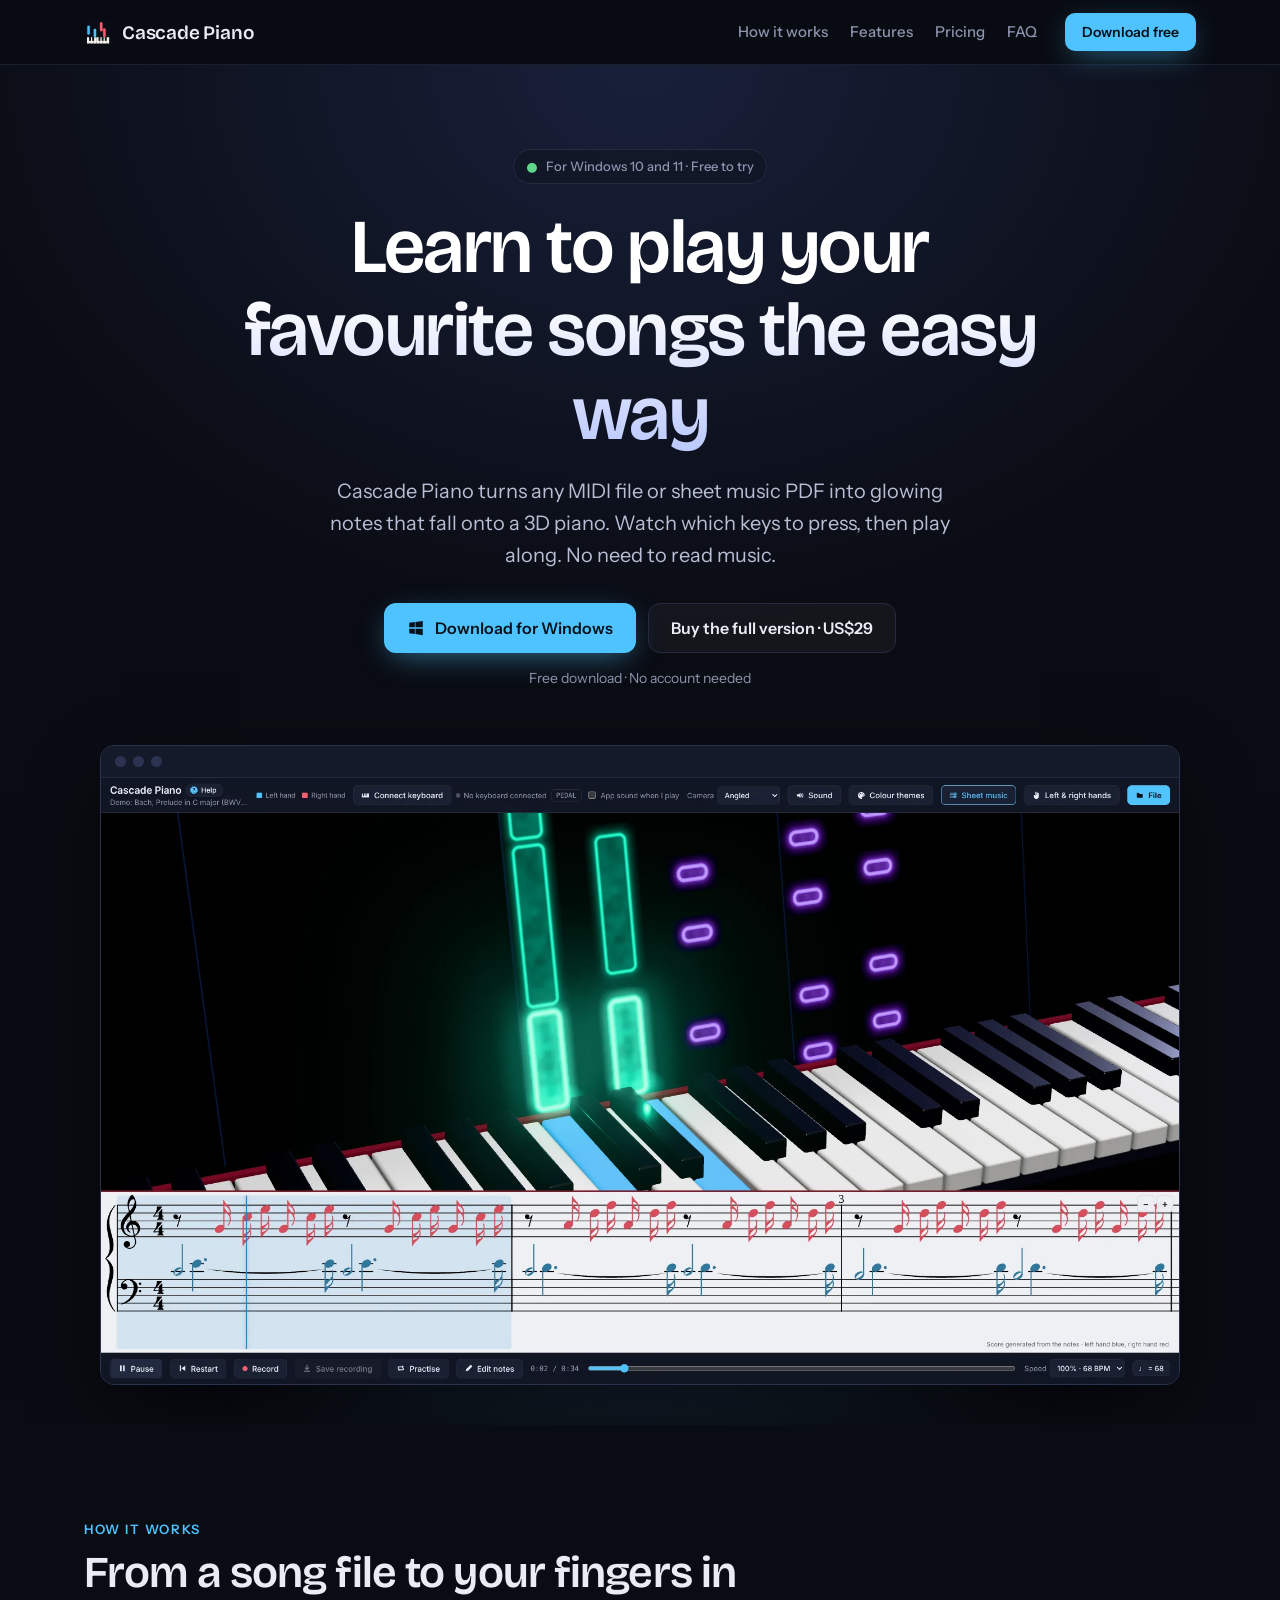
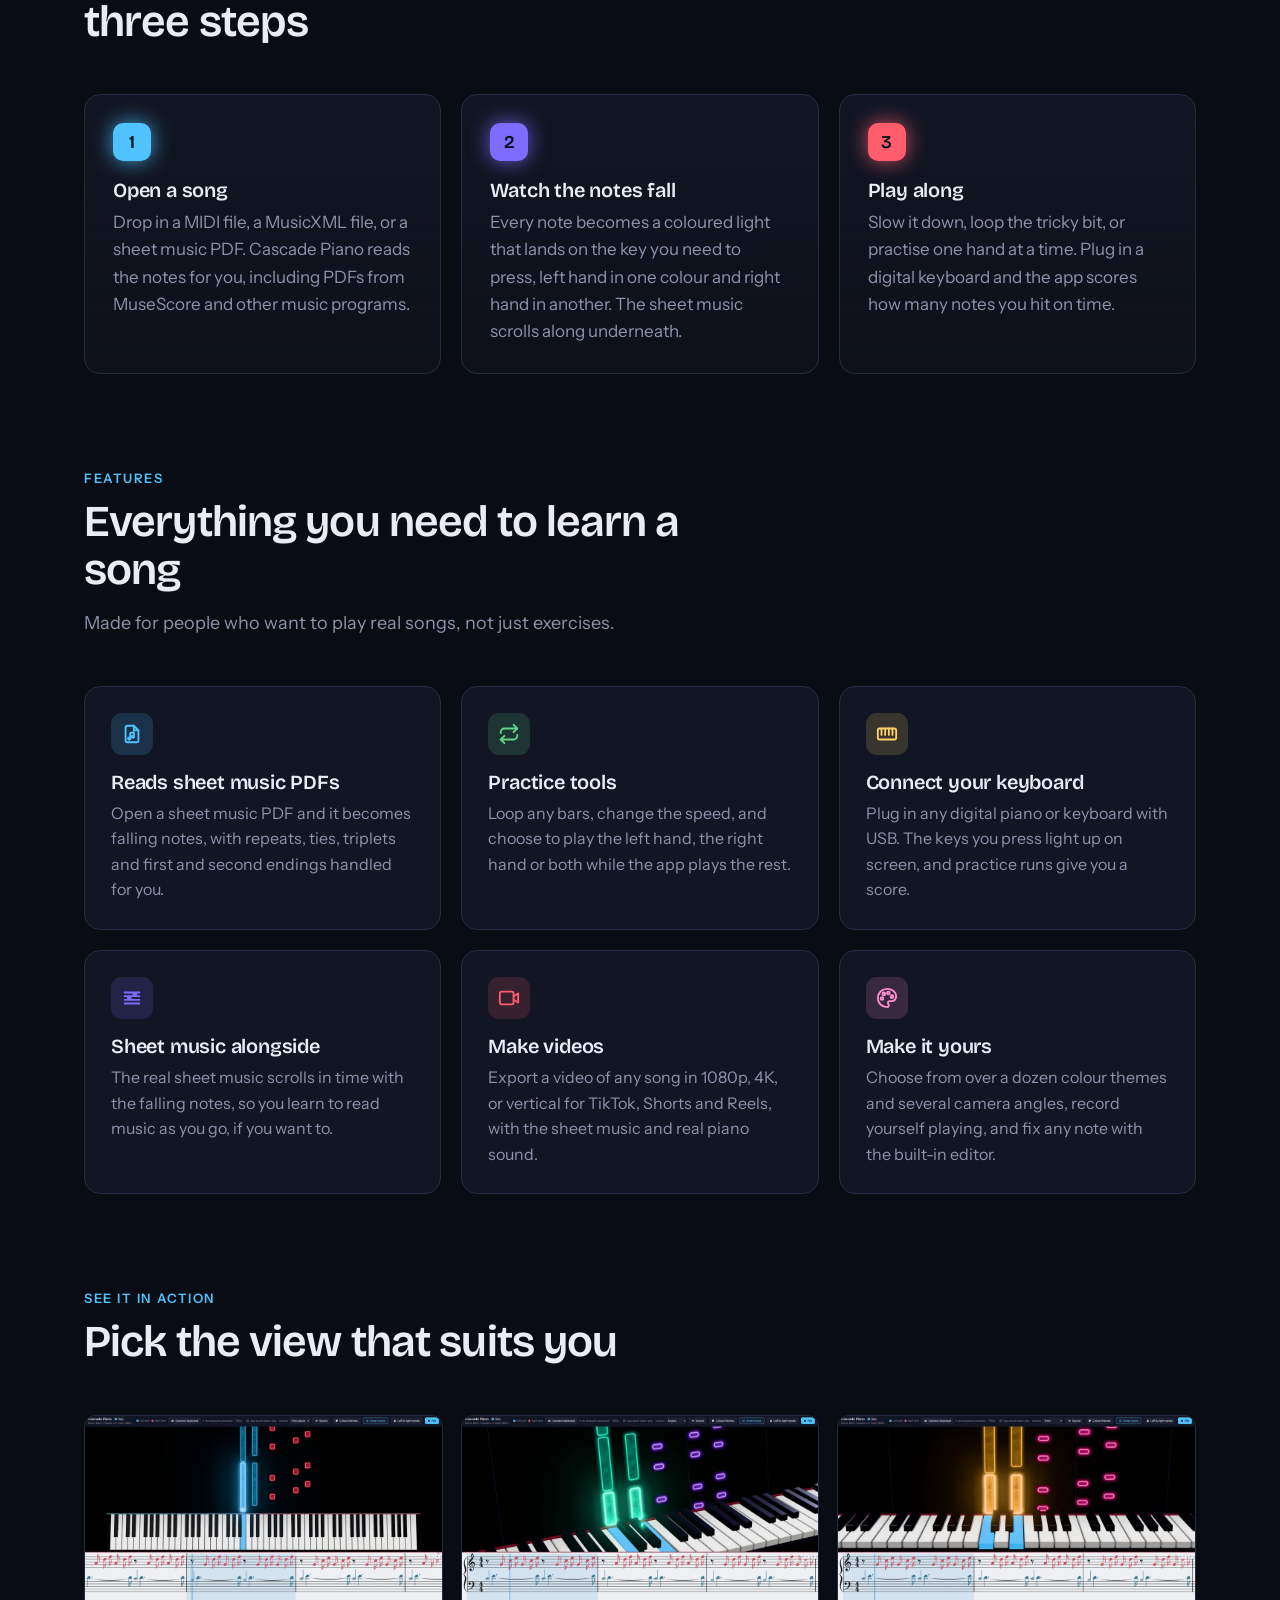
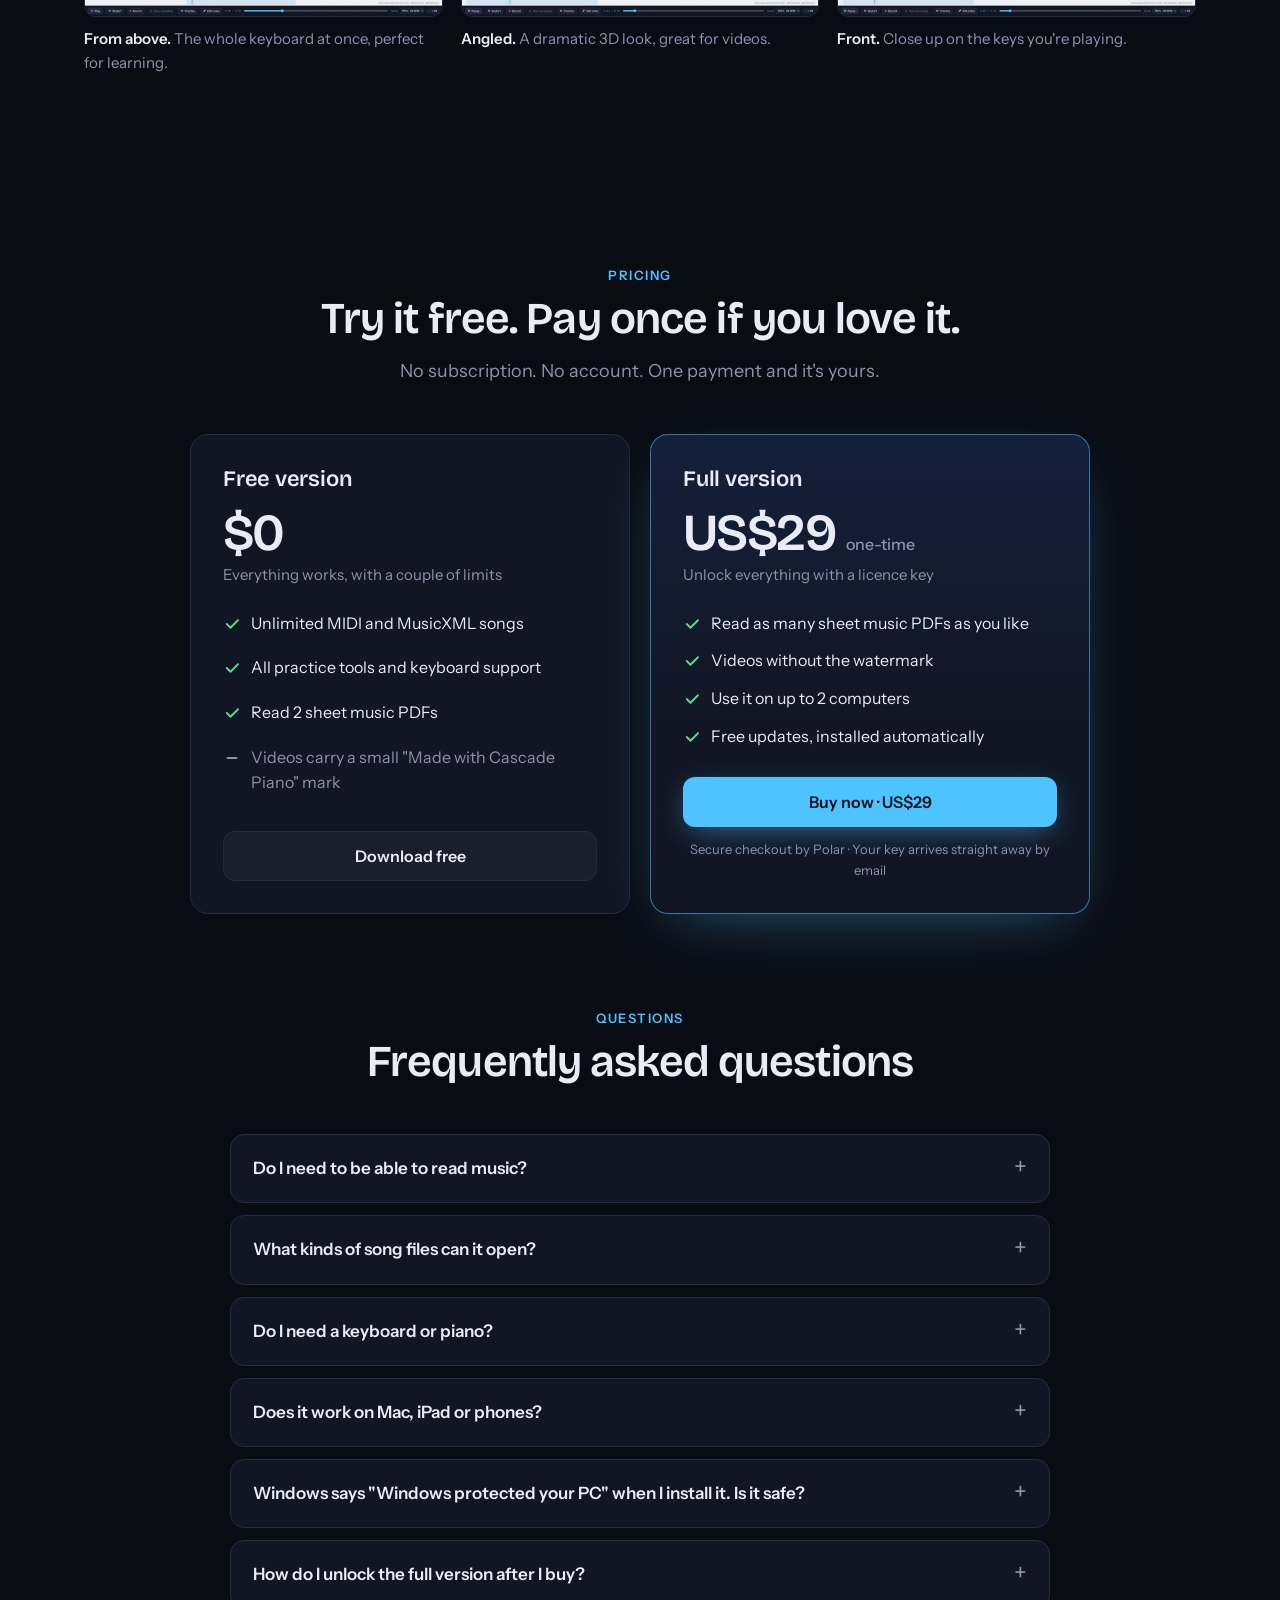
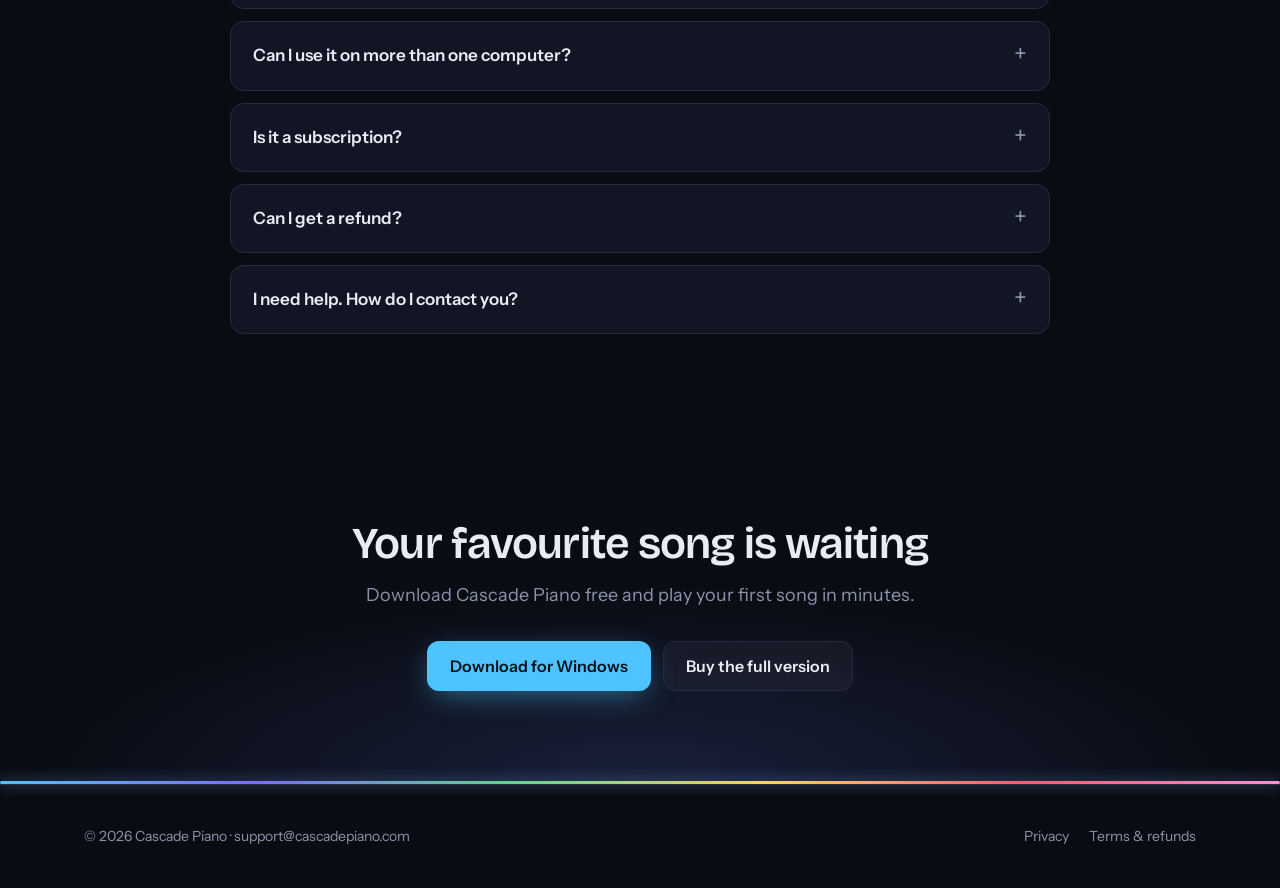
==== index.html @ d3a8e8f0 "Initial commit" ====
<!doctype html>
<html lang="en">
<head>
<meta charset="utf-8">
<meta name="viewport" content="width=device-width, initial-scale=1">
<title>Cascade Piano – Learn to play your favourite songs the easy way</title>
<meta name="description" content="Cascade Piano turns MIDI files and sheet music PDFs into glowing falling notes on a 3D piano, so you can learn songs without reading music. For Windows. Try it free.">
<link rel="icon" type="image/png" href="favicon.png">
<link rel="apple-touch-icon" href="images/apple-touch-icon.png">
<meta property="og:type" content="website">
<meta property="og:title" content="Cascade Piano">
<meta property="og:description" content="Learn to play your favourite songs the easy way. Falling notes on a 3D piano, from any MIDI file or sheet music PDF.">
<meta property="og:image" content="https://cascadepiano.com/images/share.jpg">
<meta property="og:url" content="https://cascadepiano.com/">
<meta name="twitter:card" content="summary_large_image">
<link rel="preconnect" href="https://fonts.googleapis.com">
<link rel="preconnect" href="https://fonts.gstatic.com" crossorigin>
<link rel="stylesheet" href="https://fonts.googleapis.com/css2?family=Bricolage+Grotesque:opsz,wght@12..96,600&family=Instrument+Sans:wght@400;500;600&display=swap">
<link rel="stylesheet" href="style.css">
</head>
<body>
<a class="skip" href="#main">Skip to content</a>

<header class="top">
  <div class="wrap">
    <a class="logo" href="#"><img src="images/apple-touch-icon.png" alt="">Cascade Piano</a>
    <nav class="nav" aria-label="Main">
      <a href="#how">How it works</a>
      <a href="#features">Features</a>
      <a href="#pricing">Pricing</a>
      <a href="#faq">FAQ</a>
    </nav>
    <a class="btn btn-primary btn-small js-download" href="https://github.com/shaclajam/piano-visualizer-updates/releases/latest">Download free</a>
  </div>
</header>

<main id="main">
  <!-- ================= HERO ================= -->
  <section class="hero">
    <div class="rain" id="rain" aria-hidden="true"></div>
    <div class="wrap">
      <div class="hero-text">
        <span class="eyebrow"><b>●</b> For Windows 10 and 11 · Free to try</span>
        <h1>Learn to play your favourite songs the easy way</h1>
        <p class="lead">Cascade Piano turns any MIDI file or sheet music PDF into glowing notes that fall onto a 3D piano. Watch which keys to press, then play along. No need to read music.</p>
        <div class="cta">
          <a class="btn btn-primary js-download" href="https://github.com/shaclajam/piano-visualizer-updates/releases/latest">
            <svg viewBox="0 0 24 24" fill="currentColor" aria-hidden="true"><path d="M3 5.1 10.4 4v7.1H3zm0 13.8 7.4 1.1v-7H3zm8.3 1.2L21 21.5v-8.4h-9.7zm0-16.2v7.2H21V2.5z"/></svg>
            Download for Windows
          </a>
          <a class="btn btn-ghost js-buy" href="#pricing">Buy the full version · US$29</a>
        </div>
        <p class="cta-note" id="dlNote">Free download · No account needed</p>
      </div>

      <div class="shot">
        <div class="frame">
          <div class="chrome" aria-hidden="true"><i></i><i></i><i></i></div>
          <img src="images/app-angled.webp" width="1920" height="1080" alt="Cascade Piano playing a song: glowing notes fall onto a 3D piano keyboard, with the sheet music scrolling underneath">
        </div>
      </div>
    </div>
  </section>

  <!-- ================= HOW IT WORKS ================= -->
  <section id="how">
    <div class="wrap">
      <div class="head">
        <span class="kicker">How it works</span>
        <h2>From a song file to your fingers in three steps</h2>
      </div>
      <div class="steps">
        <div class="step" style="--c:var(--lh)">
          <h3>Open a song</h3>
          <p>Drop in a MIDI file, a MusicXML file, or a sheet music PDF. Cascade Piano reads the notes for you, including PDFs from MuseScore and other music programs.</p>
        </div>
        <div class="step" style="--c:var(--violet)">
          <h3>Watch the notes fall</h3>
          <p>Every note becomes a coloured light that lands on the key you need to press, left hand in one colour and right hand in another. The sheet music scrolls along underneath.</p>
        </div>
        <div class="step" style="--c:var(--rh)">
          <h3>Play along</h3>
          <p>Slow it down, loop the tricky bit, or practise one hand at a time. Plug in a digital keyboard and the app scores how many notes you hit on time.</p>
        </div>
      </div>
    </div>
  </section>

  <!-- ================= FEATURES ================= -->
  <section id="features" style="padding-top:0">
    <div class="wrap">
      <div class="head">
        <span class="kicker">Features</span>
        <h2>Everything you need to learn a song</h2>
        <p>Made for people who want to play real songs, not just exercises.</p>
      </div>
      <div class="features">
        <div class="feature" style="--c:var(--lh)">
          <div class="ic"><svg viewBox="0 0 24 24" fill="none" stroke="currentColor" stroke-width="2" stroke-linecap="round" stroke-linejoin="round" aria-hidden="true"><path d="M14 3H7a2 2 0 0 0-2 2v14a2 2 0 0 0 2 2h10a2 2 0 0 0 2-2V8z"/><path d="M14 3v5h5"/><path d="M10 17V11l4-1v5"/><circle cx="9" cy="17" r="1.3"/><circle cx="13" cy="15" r="1.3"/></svg></div>
          <h3>Reads sheet music PDFs</h3>
          <p>Open a sheet music PDF and it becomes falling notes, with repeats, ties, triplets and first and second endings handled for you.</p>
        </div>
        <div class="feature" style="--c:var(--ok)">
          <div class="ic"><svg viewBox="0 0 24 24" fill="none" stroke="currentColor" stroke-width="2" stroke-linecap="round" stroke-linejoin="round" aria-hidden="true"><path d="M17 2l4 4-4 4"/><path d="M3 11v-1a4 4 0 0 1 4-4h14"/><path d="M7 22l-4-4 4-4"/><path d="M21 13v1a4 4 0 0 1-4 4H3"/></svg></div>
          <h3>Practice tools</h3>
          <p>Loop any bars, change the speed, and choose to play the left hand, the right hand or both while the app plays the rest.</p>
        </div>
        <div class="feature" style="--c:var(--gold)">
          <div class="ic"><svg viewBox="0 0 24 24" fill="none" stroke="currentColor" stroke-width="2" stroke-linecap="round" stroke-linejoin="round" aria-hidden="true"><rect x="2" y="6" width="20" height="12" rx="2"/><path d="M6 6v7M10 6v7M14 6v7M18 6v7"/></svg></div>
          <h3>Connect your keyboard</h3>
          <p>Plug in any digital piano or keyboard with USB. The keys you press light up on screen, and practice runs give you a score.</p>
        </div>
        <div class="feature" style="--c:var(--violet)">
          <div class="ic"><svg viewBox="0 0 24 24" fill="none" stroke="currentColor" stroke-width="2" stroke-linecap="round" stroke-linejoin="round" aria-hidden="true"><path d="M4 6h16M4 10h16M4 14h16M4 18h16"/><circle cx="9" cy="12" r="1.6" fill="currentColor"/><circle cx="15" cy="8" r="1.6" fill="currentColor"/></svg></div>
          <h3>Sheet music alongside</h3>
          <p>The real sheet music scrolls in time with the falling notes, so you learn to read music as you go, if you want to.</p>
        </div>
        <div class="feature" style="--c:var(--rh)">
          <div class="ic"><svg viewBox="0 0 24 24" fill="none" stroke="currentColor" stroke-width="2" stroke-linecap="round" stroke-linejoin="round" aria-hidden="true"><rect x="2" y="5" width="15" height="14" rx="2"/><path d="M17 10l5-3v10l-5-3"/></svg></div>
          <h3>Make videos</h3>
          <p>Export a video of any song in 1080p, 4K, or vertical for TikTok, Shorts and Reels, with the sheet music and real piano sound.</p>
        </div>
        <div class="feature" style="--c:var(--pink)">
          <div class="ic"><svg viewBox="0 0 24 24" fill="none" stroke="currentColor" stroke-width="2" stroke-linecap="round" stroke-linejoin="round" aria-hidden="true"><circle cx="13.5" cy="6.5" r="1.5"/><circle cx="17.5" cy="10.5" r="1.5"/><circle cx="8.5" cy="7.5" r="1.5"/><circle cx="6.5" cy="12.5" r="1.5"/><path d="M12 2a10 10 0 0 0 0 20c1.1 0 2-.9 2-2 0-.5-.2-1-.5-1.3-.3-.4-.5-.8-.5-1.3 0-1.1.9-2 2-2h2.4A5.6 5.6 0 0 0 22 10c0-4.4-4.5-8-10-8z"/></svg></div>
          <h3>Make it yours</h3>
          <p>Choose from over a dozen colour themes and several camera angles, record yourself playing, and fix any note with the built-in editor.</p>
        </div>
      </div>
    </div>
  </section>

  <!-- ================= VIEWS ================= -->
  <section style="padding-top:0">
    <div class="wrap">
      <div class="head">
        <span class="kicker">See it in action</span>
        <h2>Pick the view that suits you</h2>
      </div>
      <div class="views">
        <figure>
          <img src="images/app-above-small.webp" width="960" height="540" loading="lazy" alt="Cascade Piano seen from above, showing the whole keyboard">
          <figcaption><b>From above.</b> The whole keyboard at once, perfect for learning.</figcaption>
        </figure>
        <figure>
          <img src="images/app-angled-small.webp" width="960" height="540" loading="lazy" alt="Cascade Piano with an angled camera and the Aurora colour theme">
          <figcaption><b>Angled.</b> A dramatic 3D look, great for videos.</figcaption>
        </figure>
        <figure>
          <img src="images/app-front-small.webp" width="960" height="540" loading="lazy" alt="Cascade Piano with a front camera and the Sunset colour theme">
          <figcaption><b>Front.</b> Close up on the keys you're playing.</figcaption>
        </figure>
      </div>
    </div>
  </section>

  <!-- ================= PRICING ================= -->
  <section id="pricing">
    <div class="wrap">
      <div class="head center">
        <span class="kicker">Pricing</span>
        <h2>Try it free. Pay once if you love it.</h2>
        <p>No subscription. No account. One payment and it's yours.</p>
      </div>
      <div class="pricing">
        <div class="plan">
          <h3>Free version</h3>
          <div class="price">$0</div>
          <p class="sub">Everything works, with a couple of limits</p>
          <ul>
            <li><svg viewBox="0 0 24 24" fill="none" stroke="currentColor" stroke-width="2.5" stroke-linecap="round" stroke-linejoin="round" aria-hidden="true"><path d="M5 12l5 5L20 7"/></svg>Unlimited MIDI and MusicXML songs</li>
            <li><svg viewBox="0 0 24 24" fill="none" stroke="currentColor" stroke-width="2.5" stroke-linecap="round" stroke-linejoin="round" aria-hidden="true"><path d="M5 12l5 5L20 7"/></svg>All practice tools and keyboard support</li>
            <li><svg viewBox="0 0 24 24" fill="none" stroke="currentColor" stroke-width="2.5" stroke-linecap="round" stroke-linejoin="round" aria-hidden="true"><path d="M5 12l5 5L20 7"/></svg>Read 2 sheet music PDFs</li>
            <li class="no"><svg viewBox="0 0 24 24" fill="none" stroke="currentColor" stroke-width="2.5" stroke-linecap="round" aria-hidden="true"><path d="M6 12h12"/></svg>Videos carry a small "Made with Cascade Piano" mark</li>
          </ul>
          <a class="btn btn-ghost js-download" href="https://github.com/shaclajam/piano-visualizer-updates/releases/latest">Download free</a>
        </div>
        <div class="plan full">
          <h3>Full version</h3>
          <div class="price" id="price">US$29 <small>one-time</small></div>
          <p class="sub">Unlock everything with a licence key</p>
          <ul>
            <li><svg viewBox="0 0 24 24" fill="none" stroke="currentColor" stroke-width="2.5" stroke-linecap="round" stroke-linejoin="round" aria-hidden="true"><path d="M5 12l5 5L20 7"/></svg>Read as many sheet music PDFs as you like</li>
            <li><svg viewBox="0 0 24 24" fill="none" stroke="currentColor" stroke-width="2.5" stroke-linecap="round" stroke-linejoin="round" aria-hidden="true"><path d="M5 12l5 5L20 7"/></svg>Videos without the watermark</li>
            <li><svg viewBox="0 0 24 24" fill="none" stroke="currentColor" stroke-width="2.5" stroke-linecap="round" stroke-linejoin="round" aria-hidden="true"><path d="M5 12l5 5L20 7"/></svg>Use it on up to 2 computers</li>
            <li><svg viewBox="0 0 24 24" fill="none" stroke="currentColor" stroke-width="2.5" stroke-linecap="round" stroke-linejoin="round" aria-hidden="true"><path d="M5 12l5 5L20 7"/></svg>Free updates, installed automatically</li>
          </ul>
          <a class="btn btn-primary js-buy" href="#pricing">Buy now · US$29</a>
          <p class="secure">Secure checkout by Polar · Your key arrives straight away by email</p>
        </div>
      </div>
    </div>
  </section>

  <!-- ================= FAQ ================= -->
  <section id="faq" style="padding-top:0">
    <div class="wrap">
      <div class="head center">
        <span class="kicker">Questions</span>
        <h2>Frequently asked questions</h2>
      </div>
      <div class="faq">
        <details>
          <summary>Do I need to be able to read music?</summary>
          <p>No. That's the whole idea. The falling notes show you exactly which key to press and when, so you can play songs without reading sheet music. The sheet music is shown too, for anyone who wants to learn it along the way.</p>
        </details>
        <details>
          <summary>What kinds of song files can it open?</summary>
          <p>MIDI files (.mid), MusicXML files (.musicxml, .mxl) and sheet music PDFs. PDFs made by music software such as MuseScore, Sibelius or Finale work best. Scanned or photographed sheet music is harder to read and may need a few notes fixed in the built-in editor.</p>
        </details>
        <details>
          <summary>Do I need a keyboard or piano?</summary>
          <p>You can watch and learn without one, but it's more fun to play along. Any digital piano or keyboard that connects to your computer with a USB cable will work. The app shows the keys you press and can score your practice runs.</p>
        </details>
        <details>
          <summary>Does it work on Mac, iPad or phones?</summary>
          <p>Not yet. Cascade Piano is for Windows 10 and Windows 11 (64-bit) computers.</p>
        </details>
        <details>
          <summary>Windows says "Windows protected your PC" when I install it. Is it safe?</summary>
          <p>Yes. Windows shows this message for apps from small developers that it hasn't seen many times before. Click <b>More info</b>, then <b>Run anyway</b> to install.</p>
        </details>
        <details>
          <summary>How do I unlock the full version after I buy?</summary>
          <p>Your licence key appears straight after payment and is emailed to you. In the app, open <b>File → Licence key…</b>, paste the key in and click <b>Unlock</b>. Your computer needs to be online just for that moment.</p>
        </details>
        <details>
          <summary>Can I use it on more than one computer?</summary>
          <p>Yes, each licence key works on up to 2 computers. If you get a new computer, remove the key from the old one first (File → Licence key… → Remove) and use it on the new one.</p>
        </details>
        <details>
          <summary>Is it a subscription?</summary>
          <p>No. You pay once and keep it, updates included.</p>
        </details>
        <details>
          <summary>Can I get a refund?</summary>
          <p>Yes. If you're not happy, email us within 7 days of buying and we'll refund you. Try the free version first to make sure it's right for you.</p>
        </details>
        <details>
          <summary>I need help. How do I contact you?</summary>
          <p>Email <a href="mailto:support@cascadepiano.com">support@cascadepiano.com</a> and we'll get back to you as soon as we can.</p>
        </details>
      </div>
    </div>
  </section>

  <section class="band">
    <div class="wrap">
      <h2>Your favourite song is waiting</h2>
      <p>Download Cascade Piano free and play your first song in minutes.</p>
      <div class="cta">
        <a class="btn btn-primary js-download" href="https://github.com/shaclajam/piano-visualizer-updates/releases/latest">Download for Windows</a>
        <a class="btn btn-ghost js-buy" href="#pricing">Buy the full version</a>
      </div>
    </div>
  </section>
</main>

<div class="keyline" aria-hidden="true"></div>
<footer>
  <div class="wrap">
    <span>© 2026 Cascade Piano · <a href="mailto:support@cascadepiano.com">support@cascadepiano.com</a></span>
    <nav aria-label="Footer">
      <a href="privacy.html">Privacy</a>
      <a href="terms.html">Terms &amp; refunds</a>
    </nav>
  </div>
</footer>

<script>
/* ===== Settings you may want to change ===== */
// Polar checkout link for the Buy buttons (paste it between the quotes). Leave empty to scroll to Pricing instead.
const BUY_URL = 'https://buy.polar.sh/polar_cl_bIsScLbPjczp6ihOhtW3wrKnL8WDJbMfCUHJR1ZewRw';
// Where the installers are published
const RELEASES = 'shaclajam/piano-visualizer-updates';

/* Buy buttons */
if (BUY_URL) for (const a of document.querySelectorAll('.js-buy')) a.href = BUY_URL;

/* Download buttons: point straight at the newest installer */
fetch('https://api.github.com/repos/' + RELEASES + '/releases/latest')
  .then(r => r.ok ? r.json() : null)
  .then(rel => {
    if (!rel) return;
    const exe = (rel.assets || []).find(a => /\.exe$/i.test(a.name));
    if (!exe) return;
    for (const a of document.querySelectorAll('.js-download')) a.href = exe.browser_download_url;
    const v = (rel.tag_name || '').replace(/^v/, '');
    const mb = Math.round(exe.size / 1048576);
    document.getElementById('dlNote').textContent = 'Free download · Version ' + v + ' · ' + mb + ' MB · No account needed';
  })
  .catch(() => {});

/* Falling lights behind the headline */
(() => {
  if (matchMedia('(prefers-reduced-motion: reduce)').matches) return;
  const rain = document.getElementById('rain');
  const colors = ['#4fc3ff', '#7c6cff', '#5fd68a', '#ffd166', '#ff5c6c', '#ff8fd1'];
  const n = Math.round(Math.min(28, window.innerWidth / 50));
  for (let i = 0; i < n; i++) {
    const el = document.createElement('i');
    el.style.left = (i + Math.random() * 0.6) * (100 / n) + '%';
    el.style.height = 24 + Math.random() * 70 + 'px';
    el.style.color = colors[i % colors.length];
    el.style.animationDuration = 5 + Math.random() * 5 + 's';
    el.style.animationDelay = -Math.random() * 10 + 's';
    rain.appendChild(el);
  }
})();
</script>
</body>
</html>
---- style.css ----
:root{
  --stage:#0a0c13; --panel:#121624; --panel-2:#171c2e; --line:#262c40;
  --ink:#e9ecf5; --muted:#8c94ad; --rh:#ff5c6c; --lh:#4fc3ff; --violet:#7c6cff; --ok:#5fd68a; --gold:#ffd166; --pink:#ff8fd1;
  --font-display:"Bricolage Grotesque","Segoe UI",system-ui,sans-serif;
  --font-body:"Instrument Sans","Segoe UI",system-ui,sans-serif;
  --wrap:1160px;
}
*{box-sizing:border-box}
html{scroll-behavior:smooth}
body{margin:0;background:var(--stage);color:var(--ink);font:400 17px/1.6 var(--font-body);-webkit-font-smoothing:antialiased}
img{max-width:100%;height:auto;display:block}
a{color:var(--lh)}
.wrap{max-width:var(--wrap);margin:0 auto;padding:0 24px}
h1,h2,h3{font-family:var(--font-display);font-weight:600;letter-spacing:-.02em;line-height:1.1;margin:0}
h2{font-size:clamp(30px,4vw,44px)}
h3{font-size:20px;letter-spacing:-.01em}
p{margin:0}
.muted{color:var(--muted)}
.skip{position:absolute;left:-999px}.skip:focus{left:16px;top:16px;z-index:99;background:#fff;color:#000;padding:8px 12px;border-radius:8px}

/* ---------- top bar ---------- */
.top{position:sticky;top:0;z-index:20;background:rgba(10,12,19,.78);backdrop-filter:blur(12px);-webkit-backdrop-filter:blur(12px);border-bottom:1px solid rgba(38,44,64,.6)}
.top .wrap{display:flex;align-items:center;gap:28px;height:64px}
.logo{display:flex;align-items:center;gap:10px;color:var(--ink);text-decoration:none;font:600 19px var(--font-display);letter-spacing:-.01em}
.logo img{width:28px;height:28px;border-radius:7px}
.nav{display:flex;gap:22px;margin-left:auto}
.nav a{color:var(--muted);text-decoration:none;font-size:15px;font-weight:500}
.nav a:hover{color:var(--ink)}

/* ---------- buttons ---------- */
.btn{display:inline-flex;align-items:center;justify-content:center;gap:10px;padding:14px 22px;border-radius:12px;font:600 16px var(--font-body);text-decoration:none;border:1px solid transparent;cursor:pointer;transition:transform .15s ease,box-shadow .2s ease,background .2s ease}
.btn svg{width:18px;height:18px;flex:none}
.btn-primary{background:var(--lh);color:#04121c;box-shadow:0 0 0 0 rgba(79,195,255,.0),0 8px 30px -8px rgba(79,195,255,.6)}
.btn-primary:hover{transform:translateY(-1px);box-shadow:0 10px 36px -6px rgba(79,195,255,.75)}
.btn-ghost{background:rgba(255,255,255,.04);color:var(--ink);border-color:var(--line)}
.btn-ghost:hover{background:rgba(255,255,255,.08)}
.btn-small{padding:9px 16px;font-size:14px;border-radius:10px}
.btn:focus-visible{outline:2px solid #fff;outline-offset:3px}

/* ---------- hero ---------- */
.hero{position:relative;overflow:hidden;padding:84px 0 40px;background:radial-gradient(ellipse 80% 60% at 50% 0%,#18203a 0%,rgba(10,12,19,0) 70%)}
.rain{position:absolute;inset:0;pointer-events:none;overflow:hidden;opacity:.6;
  --fade:linear-gradient(180deg,#000 0%,#000 45%,transparent 75%),linear-gradient(90deg,#000 0%,#000 16%,transparent 32%,transparent 68%,#000 84%,#000 100%);
  mask-image:var(--fade);mask-composite:intersect;-webkit-mask-image:var(--fade);-webkit-mask-composite:source-in}
@media (max-width:700px){.rain{opacity:.35}}
.rain i{position:absolute;top:-120px;width:12px;border-radius:5px;background:currentColor;box-shadow:0 0 16px currentColor,inset 0 0 5px rgba(255,255,255,.35);opacity:.0;animation:rain linear infinite}
@keyframes rain{0%{transform:translateY(0);opacity:0}10%{opacity:.9}85%{opacity:.9}100%{transform:translateY(720px);opacity:0}}
.hero-text{position:relative;text-align:center;max-width:820px;margin:0 auto}
.eyebrow{display:inline-flex;align-items:center;gap:8px;padding:6px 12px;border:1px solid var(--line);border-radius:99px;font-size:13px;font-weight:500;color:var(--muted);background:rgba(18,22,36,.7)}
.eyebrow b{color:var(--ok);font-weight:600}
.hero h1{margin:22px 0 18px;font-size:clamp(40px,6.4vw,76px);background:linear-gradient(180deg,#fff 35%,#b9c7ff);-webkit-background-clip:text;background-clip:text;color:transparent}
.hero .lead{font-size:clamp(17px,2vw,20px);color:#b8bfd4;max-width:640px;margin:0 auto}
.cta{display:flex;gap:12px;justify-content:center;flex-wrap:wrap;margin-top:32px}
.cta-note{margin-top:14px;font-size:14px;color:var(--muted)}
.shot{position:relative;margin:56px auto 0;max-width:1080px}
.shot::before{content:"";position:absolute;inset:8% 6% -4%;background:radial-gradient(ellipse at 50% 60%,rgba(124,108,255,.35),rgba(79,195,255,.18) 40%,transparent 70%);filter:blur(40px);z-index:0}
.frame{position:relative;z-index:1;border-radius:14px;overflow:hidden;border:1px solid #2c3350;box-shadow:0 30px 80px -20px rgba(0,0,0,.8);background:#0b0e17}
.frame .chrome{display:flex;gap:7px;padding:10px 14px;background:#151a2a;border-bottom:1px solid #232a40}
.frame .chrome i{width:11px;height:11px;border-radius:50%;background:#2c3350}
.keyline{height:3px;border-radius:2px;background:linear-gradient(90deg,var(--lh),var(--violet),var(--ok),var(--gold),var(--rh),var(--pink));box-shadow:0 0 14px rgba(120,180,255,.7)}

/* ---------- sections ---------- */
section{padding:96px 0}
.head{max-width:680px;margin-bottom:48px}
.head.center{text-align:center;margin-left:auto;margin-right:auto}
.head p{margin-top:14px;color:var(--muted);font-size:18px}
.kicker{display:block;font:600 13px var(--font-body);letter-spacing:.12em;text-transform:uppercase;color:var(--lh);margin-bottom:12px}

/* steps */
.steps{display:grid;grid-template-columns:repeat(3,1fr);gap:20px;counter-reset:step}
.step{position:relative;padding:28px;border:1px solid var(--line);border-radius:16px;background:linear-gradient(180deg,var(--panel),rgba(18,22,36,.4))}
.step::before{counter-increment:step;content:counter(step);display:grid;place-items:center;width:38px;height:38px;border-radius:10px;margin-bottom:18px;font:600 18px var(--font-display);color:#04121c;background:var(--c,var(--lh));box-shadow:0 0 22px -2px var(--c,var(--lh))}
.step p{margin-top:8px;color:var(--muted)}

/* features */
.features{display:grid;grid-template-columns:repeat(3,1fr);gap:20px}
.feature{padding:26px;border-radius:16px;background:var(--panel);border:1px solid var(--line)}
.feature .ic{width:42px;height:42px;border-radius:11px;display:grid;place-items:center;margin-bottom:16px;background:color-mix(in srgb,var(--c) 16%,transparent);color:var(--c)}
.feature .ic svg{width:22px;height:22px}
.feature p{margin-top:8px;color:var(--muted);font-size:16px}

/* gallery */
.views{display:grid;grid-template-columns:repeat(3,1fr);gap:18px}
.views figure{margin:0}
.views img{border-radius:12px;border:1px solid var(--line);aspect-ratio:16/9;object-fit:cover;width:100%}
.views figcaption{margin-top:10px;font-size:15px;color:var(--muted)}
.views figcaption b{color:var(--ink);font-weight:600}

/* pricing */
.pricing{display:grid;grid-template-columns:1fr 1fr;gap:20px;max-width:900px;margin:0 auto}
.plan{padding:32px;border-radius:18px;border:1px solid var(--line);background:var(--panel);display:flex;flex-direction:column}
.plan.full{border-color:rgba(79,195,255,.55);background:linear-gradient(180deg,#14203a,var(--panel) 60%);box-shadow:0 20px 60px -24px rgba(79,195,255,.45)}
.plan h3{font-size:22px}
.price{margin:16px 0 4px;font:600 52px/1 var(--font-display);letter-spacing:-.03em}
.price small{font:500 16px var(--font-body);color:var(--muted);letter-spacing:0}
.price s{font-size:28px;color:var(--muted);margin-right:8px}
.plan .sub{color:var(--muted);font-size:15px}
.plan ul{list-style:none;padding:0;margin:24px 0 28px;display:grid;gap:12px;flex:1}
.plan li{display:flex;gap:10px;align-items:flex-start;font-size:16px}
.plan li svg{width:18px;height:18px;flex:none;margin-top:4px;color:var(--ok)}
.plan li.no svg{color:var(--muted)}
.plan li.no{color:var(--muted)}
.plan .btn{width:100%}
.secure{margin-top:12px;font-size:13px;color:var(--muted);text-align:center}

/* faq */
.faq{max-width:820px;margin:0 auto;display:grid;gap:12px}
.faq details{border:1px solid var(--line);border-radius:14px;background:var(--panel);padding:0 22px}
.faq summary{cursor:pointer;list-style:none;padding:20px 0;font-weight:600;font-size:17px;display:flex;justify-content:space-between;gap:16px}
.faq summary::-webkit-details-marker{display:none}
.faq summary::after{content:"+";font:400 24px/1 var(--font-body);color:var(--muted);transition:transform .2s}
.faq details[open] summary::after{transform:rotate(45deg)}
.faq details p{padding:0 0 20px;color:#b3bacd}
.faq details p + p{margin-top:-8px}

/* closing band */
.band{text-align:center;padding:90px 0;background:radial-gradient(ellipse 70% 80% at 50% 100%,#18203a,transparent 70%)}
.band p{color:var(--muted);margin-top:12px;font-size:18px}

/* footer */
footer{border-top:1px solid var(--line);padding:40px 0;font-size:14px;color:var(--muted)}
footer .wrap{display:flex;flex-wrap:wrap;gap:16px 32px;align-items:center;justify-content:space-between}
footer nav{display:flex;flex-wrap:wrap;gap:20px}
footer a{color:var(--muted);text-decoration:none}
footer a:hover{color:var(--ink)}

/* legal pages */
.legal{max-width:760px;padding:64px 24px 96px}
.legal h1{font-size:clamp(34px,5vw,48px);margin-bottom:10px}
.legal h2{font-size:24px;margin:40px 0 12px}
.legal p,.legal li{color:#b8bfd4}
.legal p + p{margin-top:12px}
.legal ul{padding-left:22px}
.legal li{margin:6px 0}

@media (max-width:900px){
  .nav{display:none}
  .steps,.features,.views{grid-template-columns:1fr}
  .pricing{grid-template-columns:1fr}
  section{padding:72px 0}
  .hero{padding-top:56px}
}
@media (max-width:520px){
  .wrap{padding:0 16px}
  .top .btn-small{padding:8px 12px}
  .cta .btn{width:100%}
  .frame .chrome{display:none}
}
@media (prefers-reduced-motion:reduce){.rain{display:none}html{scroll-behavior:auto}.btn{transition:none}}
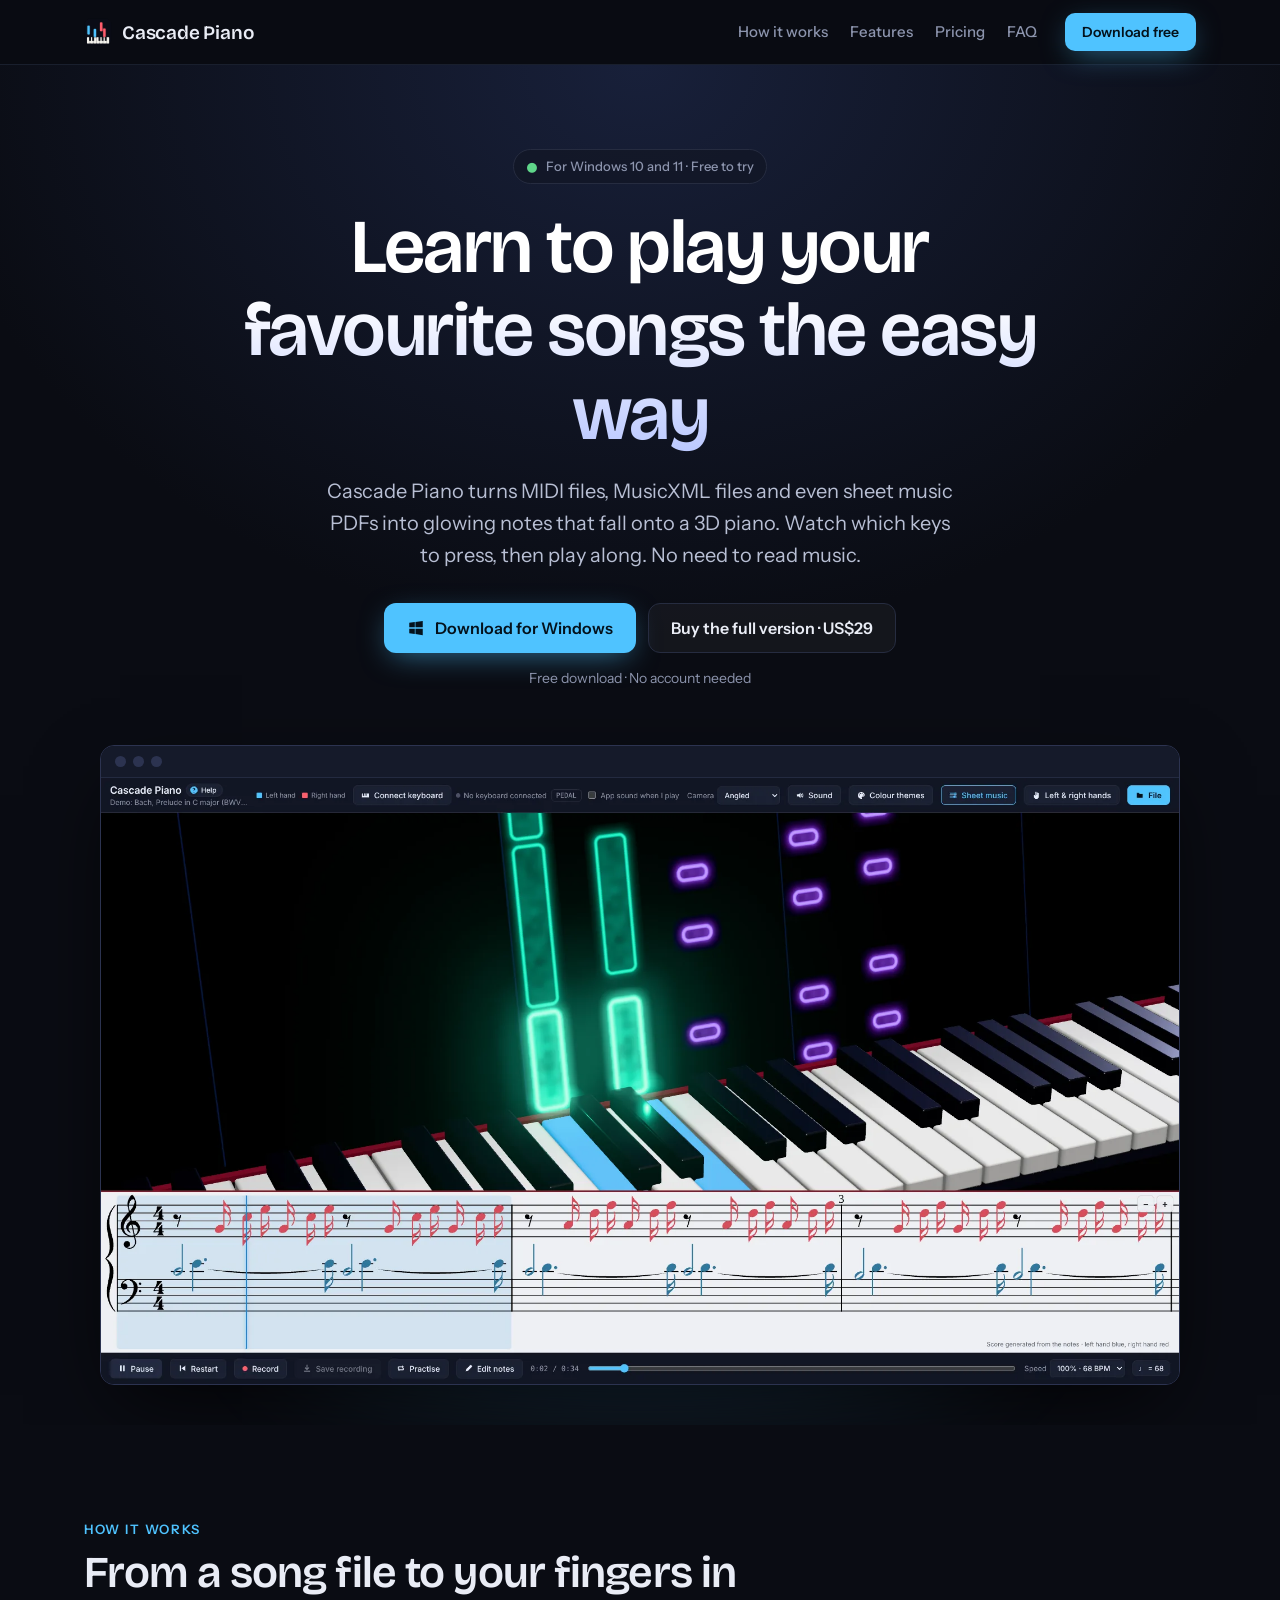
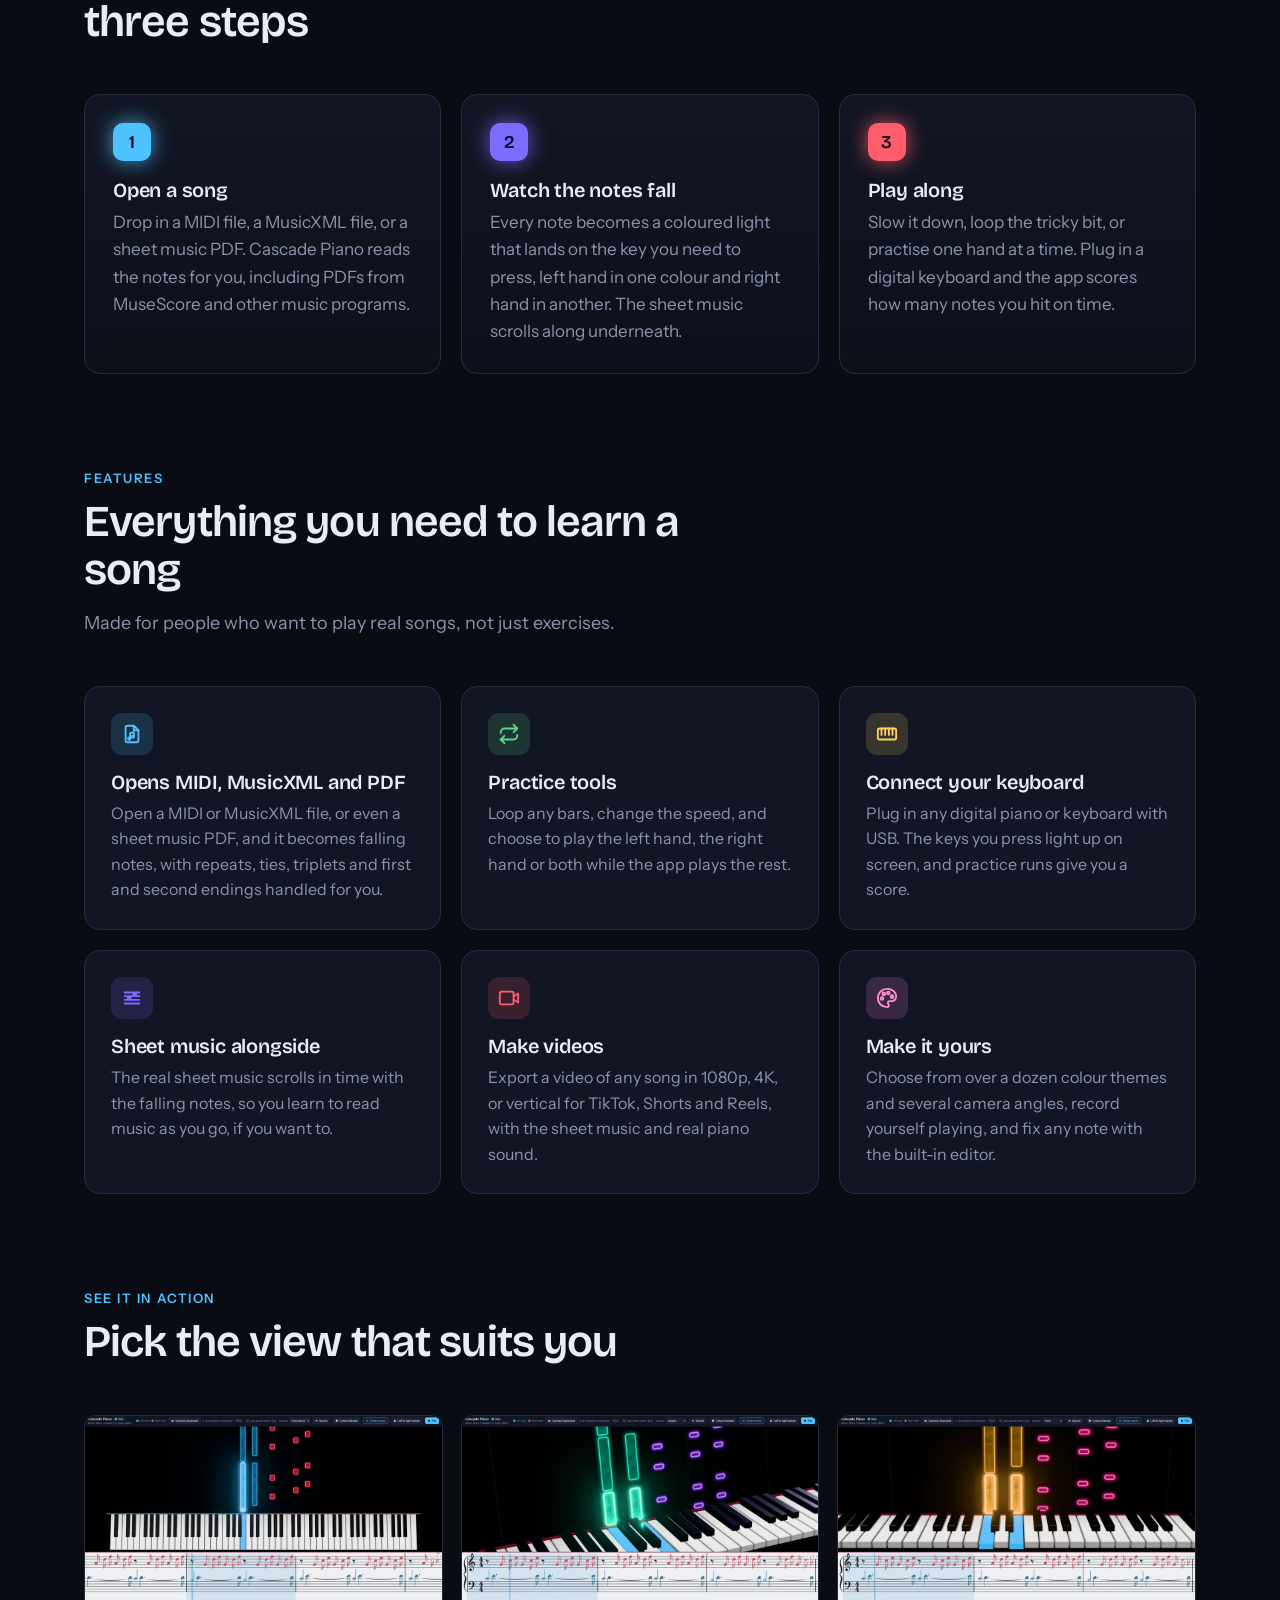
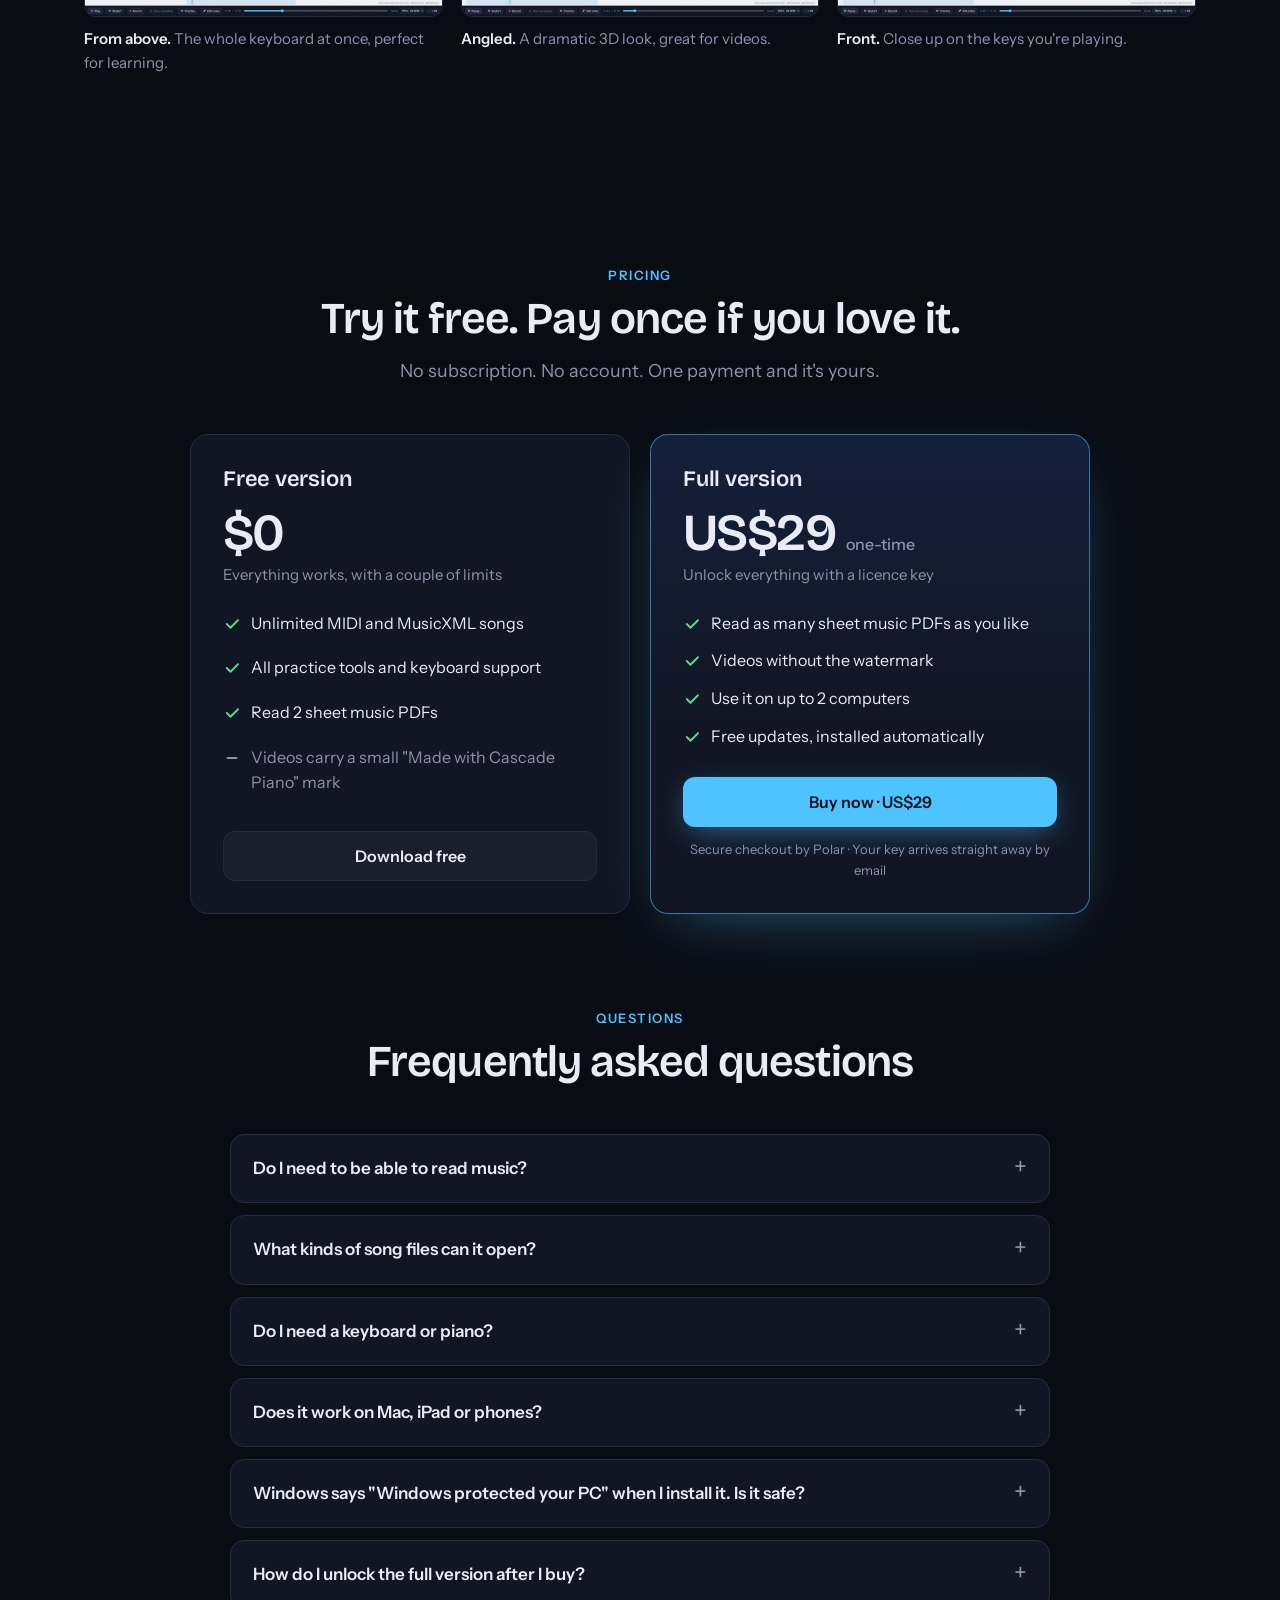
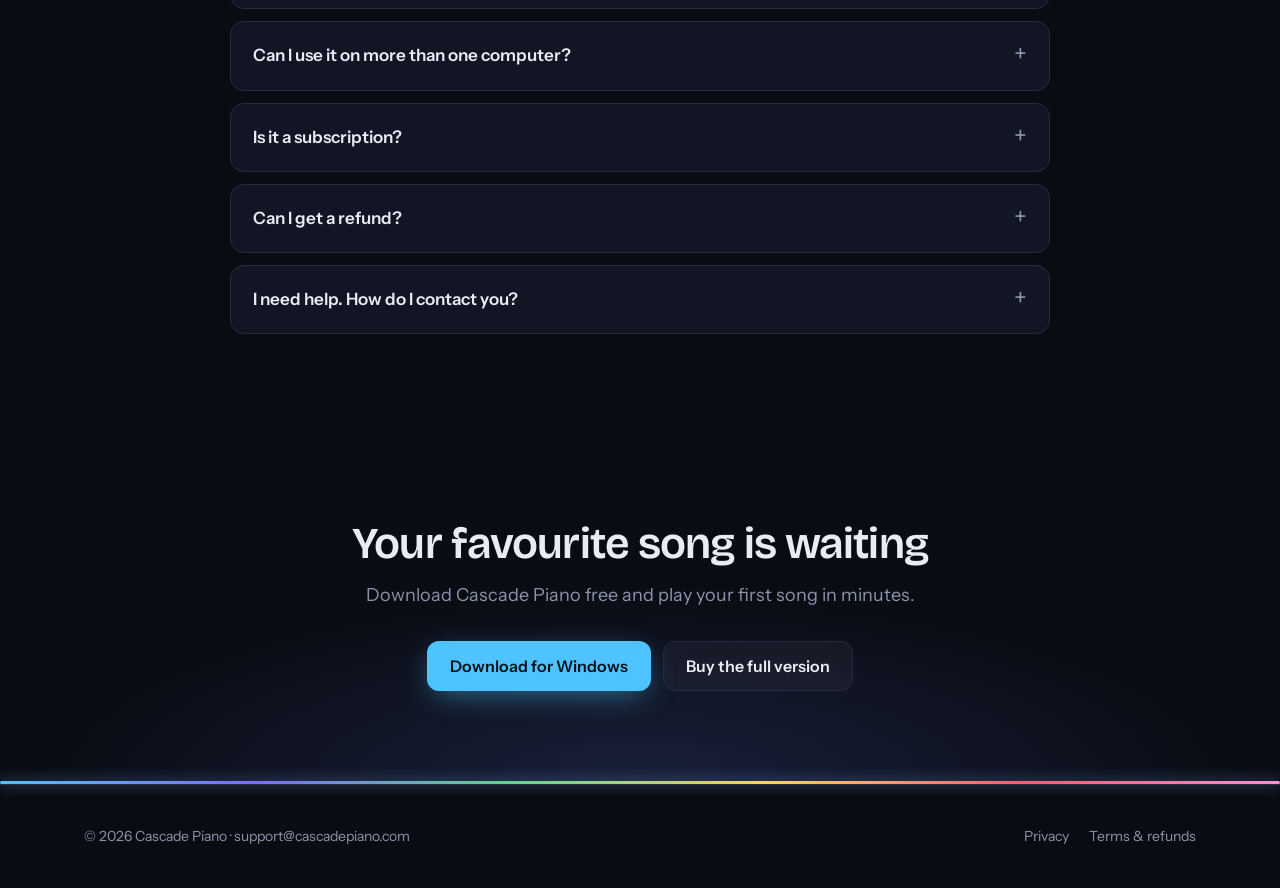
==== commit cc51945a: "Mention MusicXML alongside PDF" ====
--- a/index.html
+++ b/index.html
@@ -4,12 +4,12 @@
 <meta charset="utf-8">
 <meta name="viewport" content="width=device-width, initial-scale=1">
 <title>Cascade Piano – Learn to play your favourite songs the easy way</title>
-<meta name="description" content="Cascade Piano turns MIDI files and sheet music PDFs into glowing falling notes on a 3D piano, so you can learn songs without reading music. For Windows. Try it free.">
+<meta name="description" content="Cascade Piano turns MIDI files, MusicXML files and sheet music PDFs into glowing falling notes on a 3D piano, so you can learn songs without reading music. For Windows. Try it free.">
 <link rel="icon" type="image/png" href="favicon.png">
 <link rel="apple-touch-icon" href="images/apple-touch-icon.png">
 <meta property="og:type" content="website">
 <meta property="og:title" content="Cascade Piano">
-<meta property="og:description" content="Learn to play your favourite songs the easy way. Falling notes on a 3D piano, from any MIDI file or sheet music PDF.">
+<meta property="og:description" content="Learn to play your favourite songs the easy way. Falling notes on a 3D piano, from any MIDI file, MusicXML file or sheet music PDF.">
 <meta property="og:image" content="https://cascadepiano.com/images/share.jpg">
 <meta property="og:url" content="https://cascadepiano.com/">
 <meta name="twitter:card" content="summary_large_image">
@@ -42,7 +42,7 @@
       <div class="hero-text">
         <span class="eyebrow"><b>●</b> For Windows 10 and 11 · Free to try</span>
         <h1>Learn to play your favourite songs the easy way</h1>
-        <p class="lead">Cascade Piano turns any MIDI file or sheet music PDF into glowing notes that fall onto a 3D piano. Watch which keys to press, then play along. No need to read music.</p>
+        <p class="lead">Cascade Piano turns MIDI files, MusicXML files and even sheet music PDFs into glowing notes that fall onto a 3D piano. Watch which keys to press, then play along. No need to read music.</p>
         <div class="cta">
           <a class="btn btn-primary js-download" href="https://github.com/shaclajam/piano-visualizer-updates/releases/latest">
             <svg viewBox="0 0 24 24" fill="currentColor" aria-hidden="true"><path d="M3 5.1 10.4 4v7.1H3zm0 13.8 7.4 1.1v-7H3zm8.3 1.2L21 21.5v-8.4h-9.7zm0-16.2v7.2H21V2.5z"/></svg>
@@ -97,8 +97,8 @@
       <div class="features">
         <div class="feature" style="--c:var(--lh)">
           <div class="ic"><svg viewBox="0 0 24 24" fill="none" stroke="currentColor" stroke-width="2" stroke-linecap="round" stroke-linejoin="round" aria-hidden="true"><path d="M14 3H7a2 2 0 0 0-2 2v14a2 2 0 0 0 2 2h10a2 2 0 0 0 2-2V8z"/><path d="M14 3v5h5"/><path d="M10 17V11l4-1v5"/><circle cx="9" cy="17" r="1.3"/><circle cx="13" cy="15" r="1.3"/></svg></div>
-          <h3>Reads sheet music PDFs</h3>
-          <p>Open a sheet music PDF and it becomes falling notes, with repeats, ties, triplets and first and second endings handled for you.</p>
+          <h3>Opens MIDI, MusicXML and PDF</h3>
+          <p>Open a MIDI or MusicXML file, or even a sheet music PDF, and it becomes falling notes, with repeats, ties, triplets and first and second endings handled for you.</p>
         </div>
         <div class="feature" style="--c:var(--ok)">
           <div class="ic"><svg viewBox="0 0 24 24" fill="none" stroke="currentColor" stroke-width="2" stroke-linecap="round" stroke-linejoin="round" aria-hidden="true"><path d="M17 2l4 4-4 4"/><path d="M3 11v-1a4 4 0 0 1 4-4h14"/><path d="M7 22l-4-4 4-4"/><path d="M21 13v1a4 4 0 0 1-4 4H3"/></svg></div>
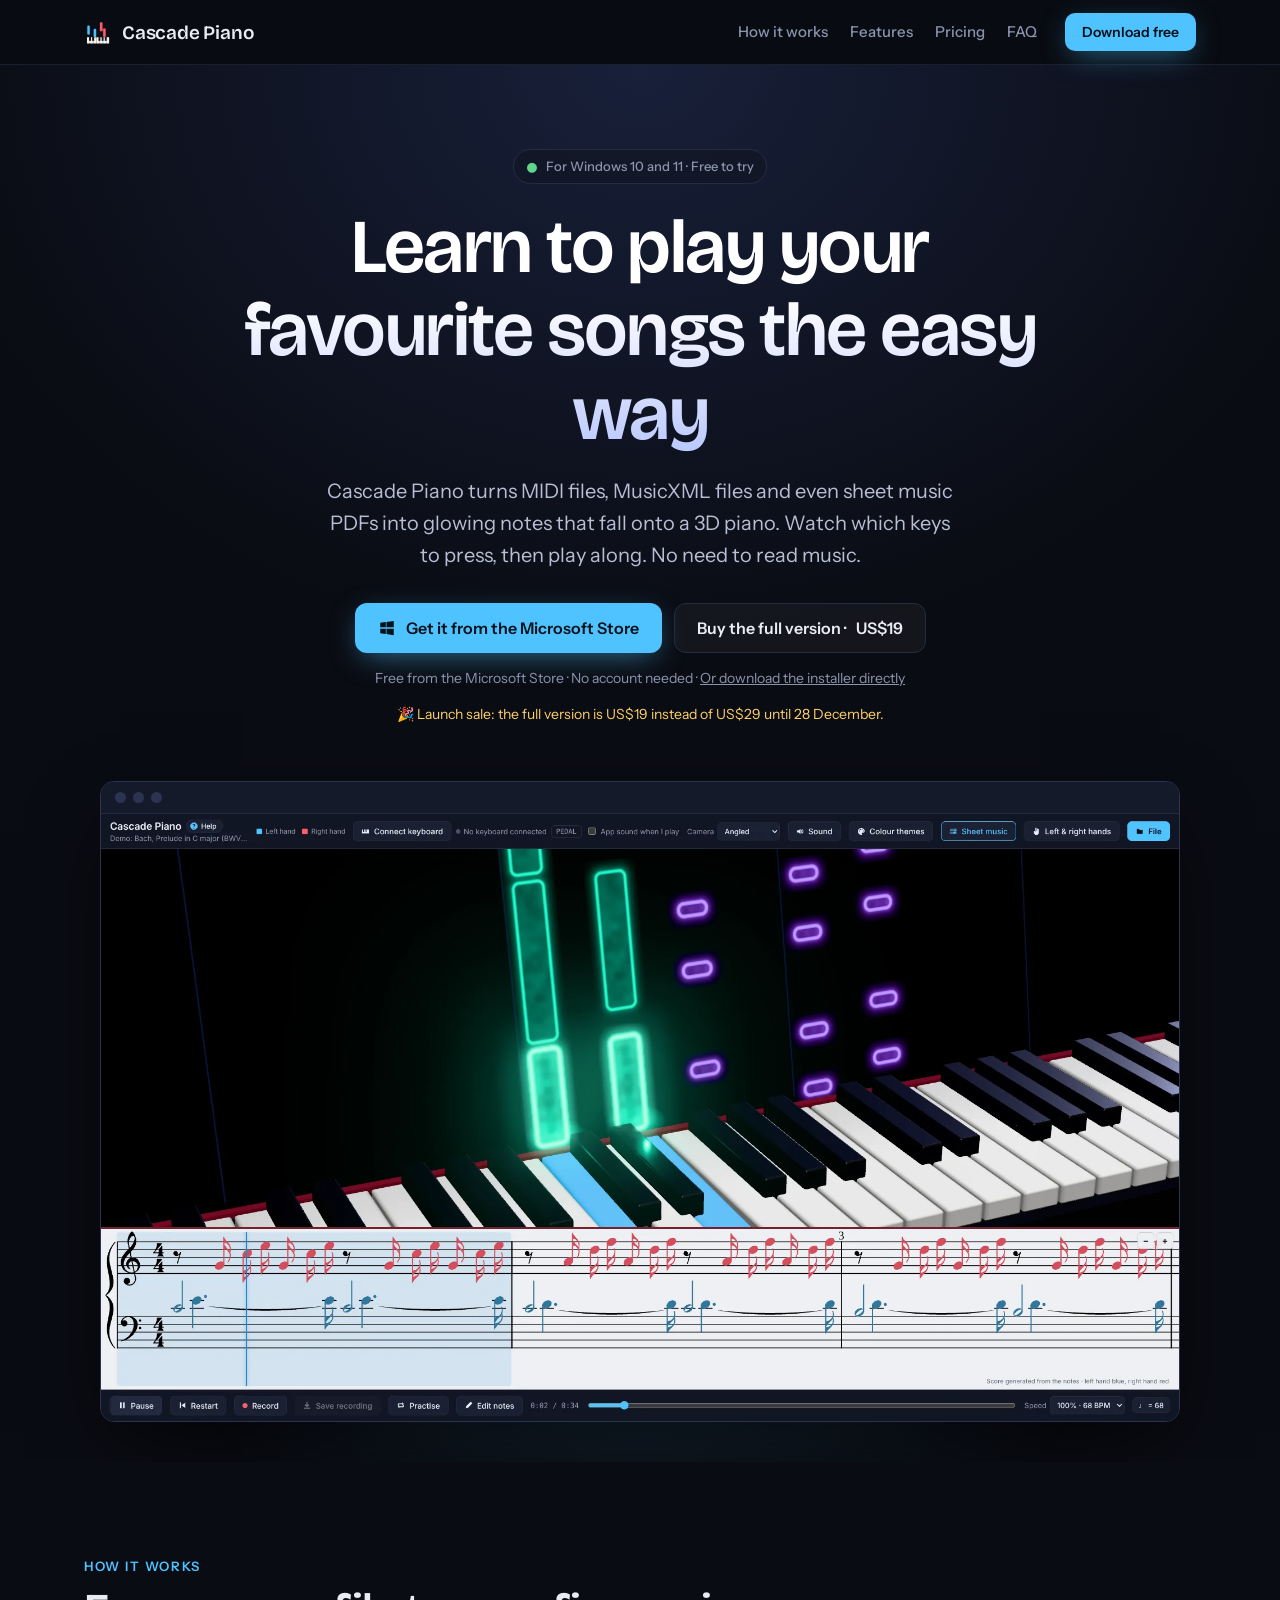
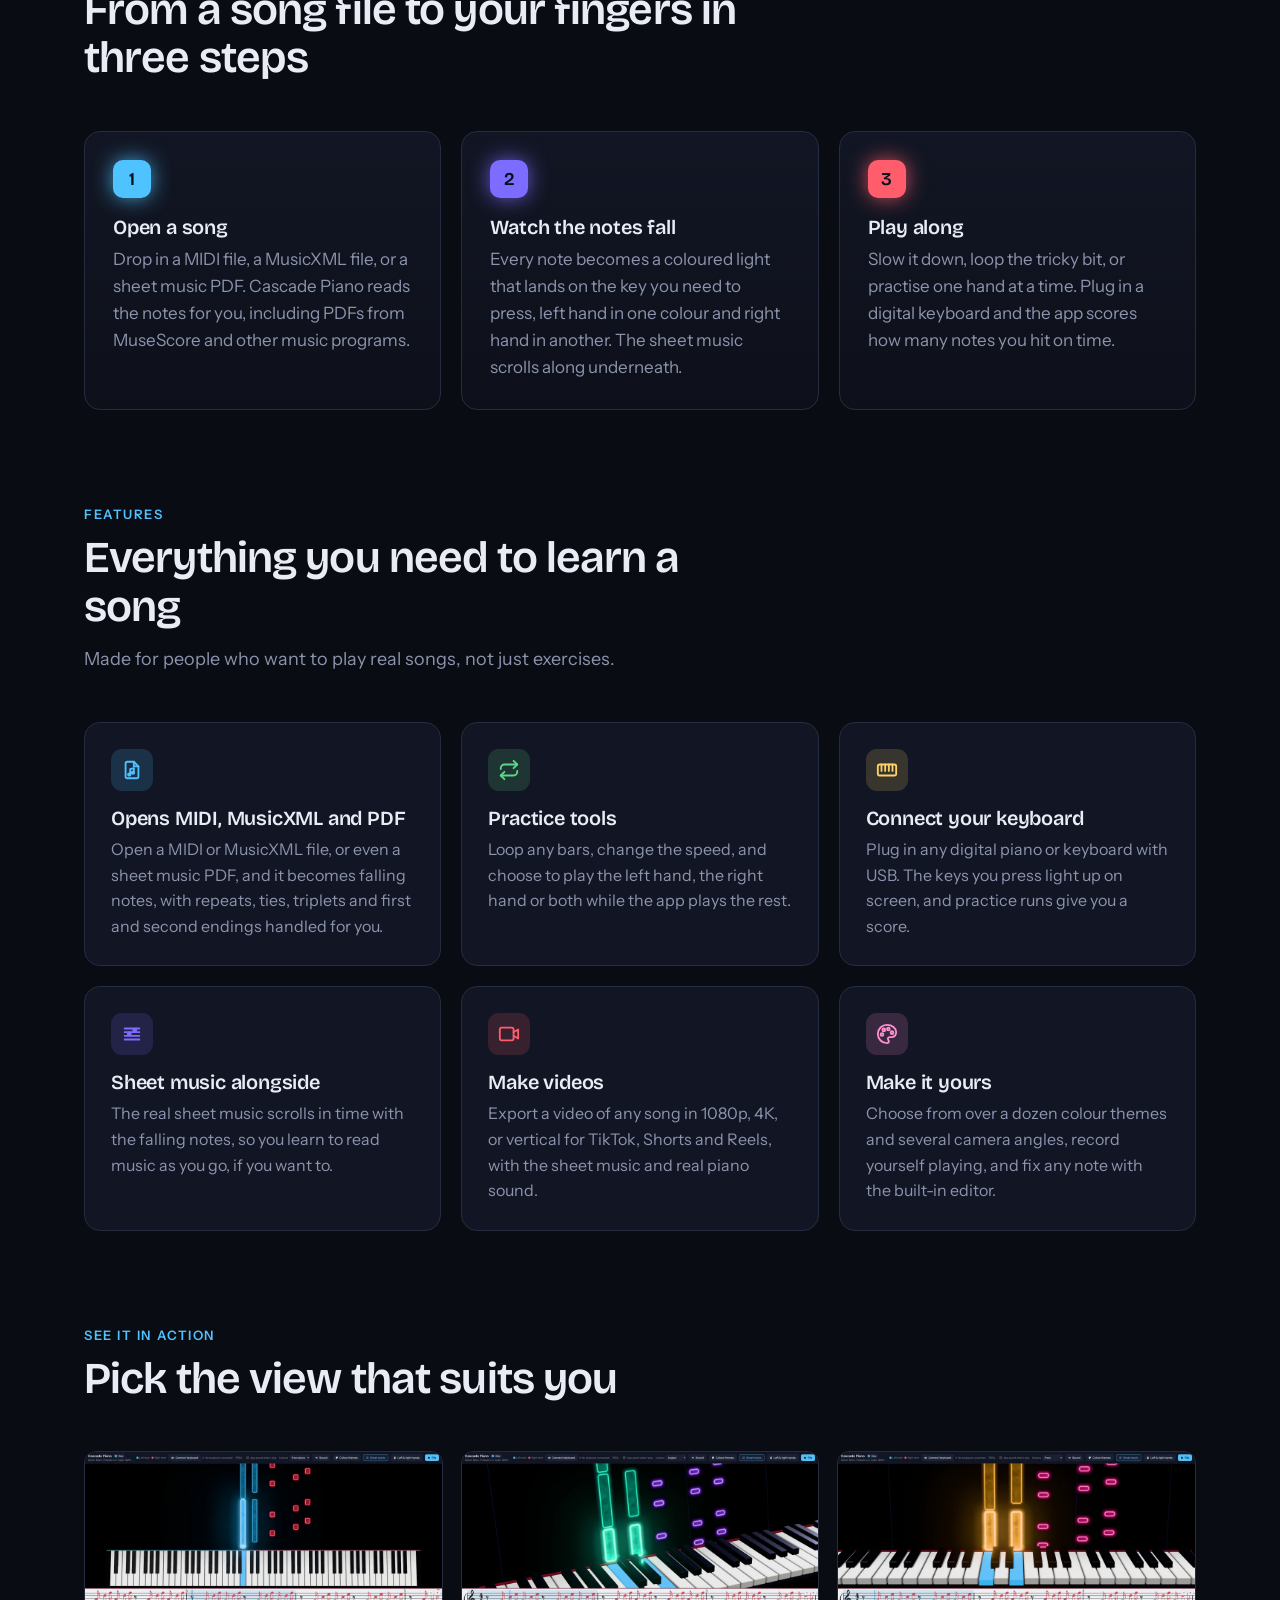
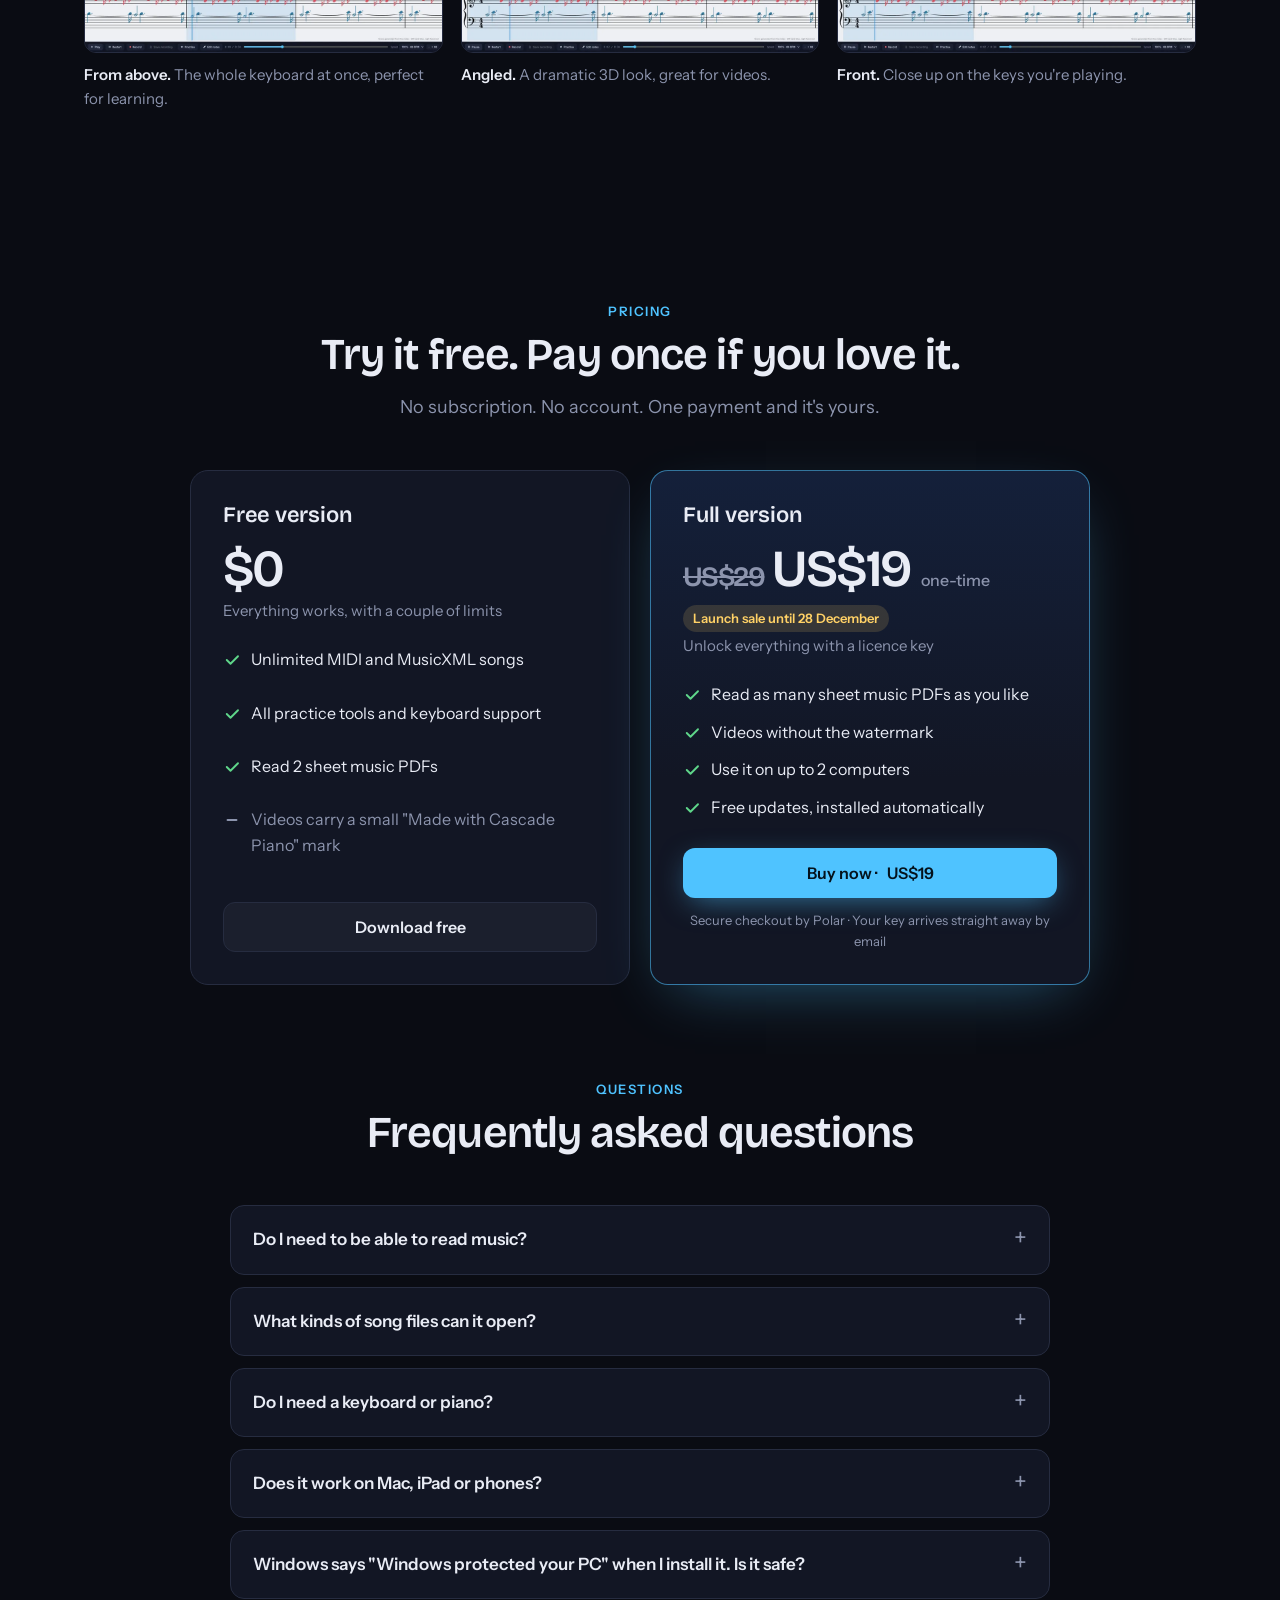
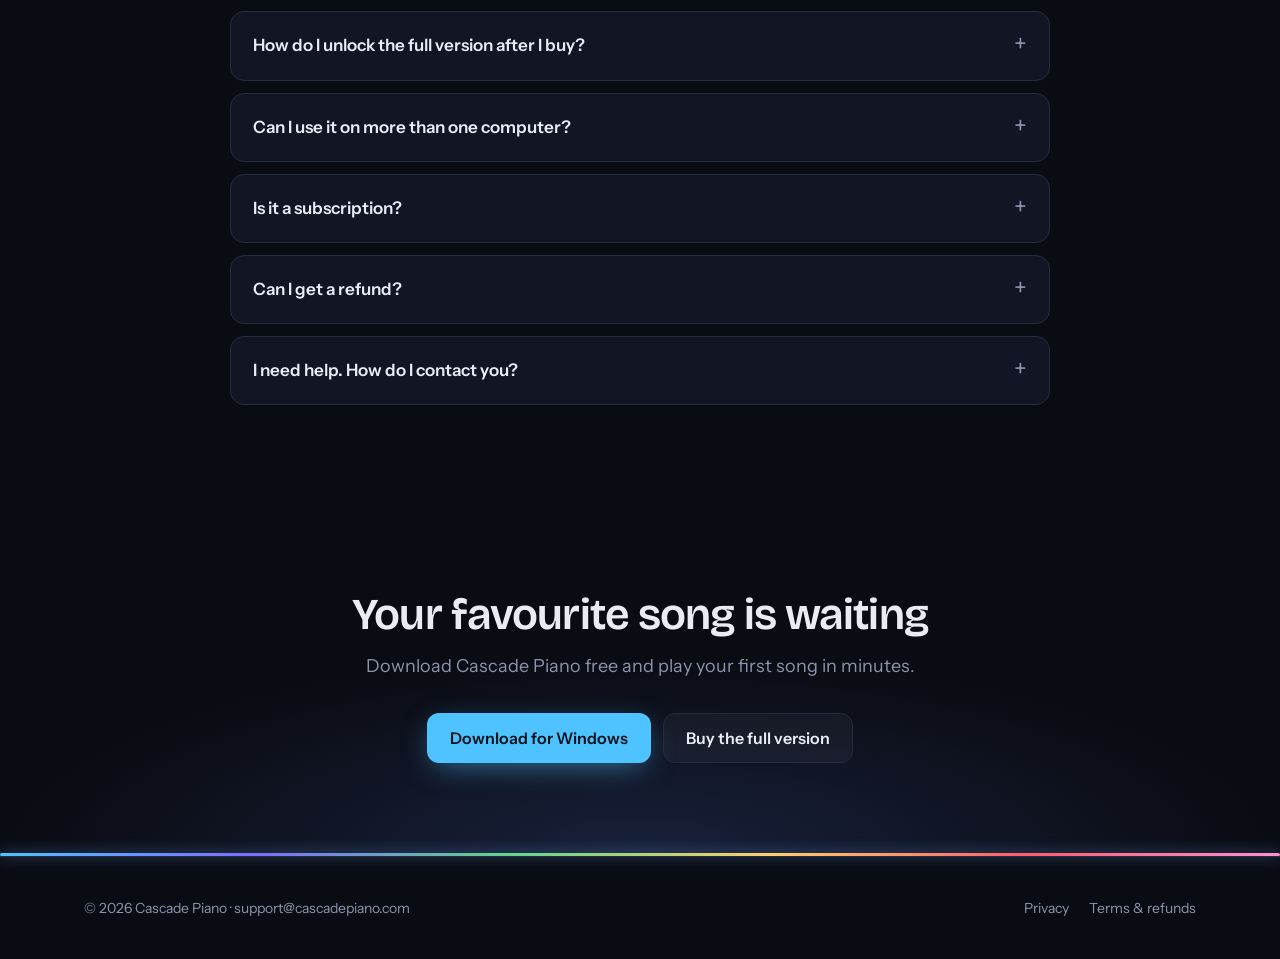
==== commit 9aed9e9d: "Website changes for launch day discount" ====
--- a/index.html
+++ b/index.html
@@ -30,7 +30,7 @@
       <a href="#pricing">Pricing</a>
       <a href="#faq">FAQ</a>
     </nav>
-    <a class="btn btn-primary btn-small js-download" href="https://github.com/shaclajam/piano-visualizer-updates/releases/latest">Download free</a>
+    <a class="btn btn-primary btn-small js-download" href="https://apps.microsoft.com/detail/9MVPFFF57SW5">Download free</a>
   </div>
 </header>
 
@@ -44,13 +44,14 @@
         <h1>Learn to play your favourite songs the easy way</h1>
         <p class="lead">Cascade Piano turns MIDI files, MusicXML files and even sheet music PDFs into glowing notes that fall onto a 3D piano. Watch which keys to press, then play along. No need to read music.</p>
         <div class="cta">
-          <a class="btn btn-primary js-download" href="https://github.com/shaclajam/piano-visualizer-updates/releases/latest">
+          <a class="btn btn-primary js-download" href="https://apps.microsoft.com/detail/9MVPFFF57SW5">
             <svg viewBox="0 0 24 24" fill="currentColor" aria-hidden="true"><path d="M3 5.1 10.4 4v7.1H3zm0 13.8 7.4 1.1v-7H3zm8.3 1.2L21 21.5v-8.4h-9.7zm0-16.2v7.2H21V2.5z"/></svg>
-            Download for Windows
+            Get it from the Microsoft Store
           </a>
-          <a class="btn btn-ghost js-buy" href="#pricing">Buy the full version · US$29</a>
-        </div>
-        <p class="cta-note" id="dlNote">Free download · No account needed</p>
+          <a class="btn btn-ghost js-buy" href="#pricing">Buy the full version · <span class="js-price">US$19</span></a>
+        </div>
+        <p class="cta-note" id="dlNote">Free from the Microsoft Store · No account needed · <a href="https://github.com/shaclajam/piano-visualizer-updates/releases/latest">Or download the installer directly</a></p>
+        <p class="cta-note sale-note js-sale">🎉 Launch sale: the full version is US$19 instead of US$29 until <span class="js-sale-end">28 December</span>.</p>
       </div>
 
       <div class="shot">
@@ -172,11 +173,12 @@
             <li><svg viewBox="0 0 24 24" fill="none" stroke="currentColor" stroke-width="2.5" stroke-linecap="round" stroke-linejoin="round" aria-hidden="true"><path d="M5 12l5 5L20 7"/></svg>Read 2 sheet music PDFs</li>
             <li class="no"><svg viewBox="0 0 24 24" fill="none" stroke="currentColor" stroke-width="2.5" stroke-linecap="round" aria-hidden="true"><path d="M6 12h12"/></svg>Videos carry a small "Made with Cascade Piano" mark</li>
           </ul>
-          <a class="btn btn-ghost js-download" href="https://github.com/shaclajam/piano-visualizer-updates/releases/latest">Download free</a>
+          <a class="btn btn-ghost js-download" href="https://apps.microsoft.com/detail/9MVPFFF57SW5">Download free</a>
         </div>
         <div class="plan full">
           <h3>Full version</h3>
-          <div class="price" id="price">US$29 <small>one-time</small></div>
+          <div class="price" id="price"><s class="js-sale">US$29</s><span class="js-price">US$19</span> <small>one-time</small></div>
+          <p class="sale-tag js-sale">Launch sale until <span class="js-sale-end">28 December</span></p>
           <p class="sub">Unlock everything with a licence key</p>
           <ul>
             <li><svg viewBox="0 0 24 24" fill="none" stroke="currentColor" stroke-width="2.5" stroke-linecap="round" stroke-linejoin="round" aria-hidden="true"><path d="M5 12l5 5L20 7"/></svg>Read as many sheet music PDFs as you like</li>
@@ -184,7 +186,7 @@
             <li><svg viewBox="0 0 24 24" fill="none" stroke="currentColor" stroke-width="2.5" stroke-linecap="round" stroke-linejoin="round" aria-hidden="true"><path d="M5 12l5 5L20 7"/></svg>Use it on up to 2 computers</li>
             <li><svg viewBox="0 0 24 24" fill="none" stroke="currentColor" stroke-width="2.5" stroke-linecap="round" stroke-linejoin="round" aria-hidden="true"><path d="M5 12l5 5L20 7"/></svg>Free updates, installed automatically</li>
           </ul>
-          <a class="btn btn-primary js-buy" href="#pricing">Buy now · US$29</a>
+          <a class="btn btn-primary js-buy" href="#pricing">Buy now · <span class="js-price">US$19</span></a>
           <p class="secure">Secure checkout by Polar · Your key arrives straight away by email</p>
         </div>
       </div>
@@ -205,7 +207,9 @@
         </details>
         <details>
           <summary>What kinds of song files can it open?</summary>
-          <p>MIDI files (.mid), MusicXML files (.musicxml, .mxl) and sheet music PDFs. PDFs made by music software such as MuseScore, Sibelius or Finale work best. Scanned or photographed sheet music is harder to read and may need a few notes fixed in the built-in editor.</p>
+          <p>MIDI files (.mid), MusicXML files (.musicxml, .mxl) and sheet music PDFs.</p>
+          <p>MIDI files, MusicXML files and PDFs saved straight from music software (such as MuseScore, Sibelius or Finale) are read exactly. PDFs printed from a website, scans and photos have to be recognised from a picture of the page, so they usually need some notes fixed in the built-in editor, especially songbook pages with a singer's line above the piano.</p>
+          <p>Tip: if the site you get your sheet music from offers MusicXML or MIDI, choose that. MuseScore.com, for example, lets you download MusicXML.</p>
         </details>
         <details>
           <summary>Do I need a keyboard or piano?</summary>
@@ -217,7 +221,7 @@
         </details>
         <details>
           <summary>Windows says "Windows protected your PC" when I install it. Is it safe?</summary>
-          <p>Yes. Windows shows this message for apps from small developers that it hasn't seen many times before. Click <b>More info</b>, then <b>Run anyway</b> to install.</p>
+          <p>Yes. Get Cascade Piano from the <a href="https://apps.microsoft.com/detail/9MVPFFF57SW5">Microsoft Store</a> and you won't see that message at all: the Store checks and signs the app, and keeps it updated for you. If you use the installer from our download page instead, Windows shows this message for apps from small developers that it hasn't seen many times before. Click <b>More info</b>, then <b>Run anyway</b> to install.</p>
         </details>
         <details>
           <summary>How do I unlock the full version after I buy?</summary>
@@ -248,7 +252,7 @@
       <h2>Your favourite song is waiting</h2>
       <p>Download Cascade Piano free and play your first song in minutes.</p>
       <div class="cta">
-        <a class="btn btn-primary js-download" href="https://github.com/shaclajam/piano-visualizer-updates/releases/latest">Download for Windows</a>
+        <a class="btn btn-primary js-download" href="https://apps.microsoft.com/detail/9MVPFFF57SW5">Download for Windows</a>
         <a class="btn btn-ghost js-buy" href="#pricing">Buy the full version</a>
       </div>
     </div>
@@ -270,25 +274,28 @@
 /* ===== Settings you may want to change ===== */
 // Polar checkout link for the Buy buttons (paste it between the quotes). Leave empty to scroll to Pricing instead.
 const BUY_URL = 'https://buy.polar.sh/polar_cl_bIsScLbPjczp6ihOhtW3wrKnL8WDJbMfCUHJR1ZewRw';
-// Where the installers are published
-const RELEASES = 'shaclajam/piano-visualizer-updates';
+// The Download buttons go to the app's page in the Microsoft Store
+const STORE_URL = 'https://apps.microsoft.com/detail/9MVPFFF57SW5';
+// Launch sale: the sale price is shown until the end of SALE_ENDS (year-month-day), then FULL_PRICE.
+// Change the date to make the sale longer or shorter (and the discount in Polar to match).
+const SALE_ENDS = '2026-12-28';
+const SALE_PRICE = 'US$19', FULL_PRICE = 'US$29';
 
 /* Buy buttons */
 if (BUY_URL) for (const a of document.querySelectorAll('.js-buy')) a.href = BUY_URL;
 
-/* Download buttons: point straight at the newest installer */
-fetch('https://api.github.com/repos/' + RELEASES + '/releases/latest')
-  .then(r => r.ok ? r.json() : null)
-  .then(rel => {
-    if (!rel) return;
-    const exe = (rel.assets || []).find(a => /\.exe$/i.test(a.name));
-    if (!exe) return;
-    for (const a of document.querySelectorAll('.js-download')) a.href = exe.browser_download_url;
-    const v = (rel.tag_name || '').replace(/^v/, '');
-    const mb = Math.round(exe.size / 1048576);
-    document.getElementById('dlNote').textContent = 'Free download · Version ' + v + ' · ' + mb + ' MB · No account needed';
-  })
-  .catch(() => {});
+/* Download buttons: the Microsoft Store */
+for (const a of document.querySelectorAll('.js-download')) a.href = STORE_URL;
+
+/* Launch sale: shows the sale price until SALE_ENDS, then the normal price by itself */
+if (Date.now() >= new Date(SALE_ENDS + 'T23:59:59').getTime()) {
+  for (const el of document.querySelectorAll('.js-sale')) el.remove();
+  for (const el of document.querySelectorAll('.js-price')) el.textContent = FULL_PRICE;
+} else {
+  const end = new Date(SALE_ENDS + 'T12:00:00').toLocaleDateString('en-AU', { day: 'numeric', month: 'long' });
+  for (const el of document.querySelectorAll('.js-sale-end')) el.textContent = end;
+  for (const el of document.querySelectorAll('.js-price')) el.textContent = SALE_PRICE;
+}
 
 /* Falling lights behind the headline */
 (() => {
--- a/style.css
+++ b/style.css
@@ -147,3 +147,9 @@
   .frame .chrome{display:none}
 }
 @media (prefers-reduced-motion:reduce){.rain{display:none}html{scroll-behavior:auto}.btn{transition:none}}
+
+/* launch sale */
+.price s{display:inline-block}
+.sale-tag{display:inline-block;align-self:flex-start;margin:6px 0 2px;padding:3px 10px;border-radius:999px;background:rgba(255,209,102,.15);color:#ffd166;font-size:13px;font-weight:600}
+.sale-note{color:#ffd166}
+.cta-note a{color:inherit;text-decoration:underline}
